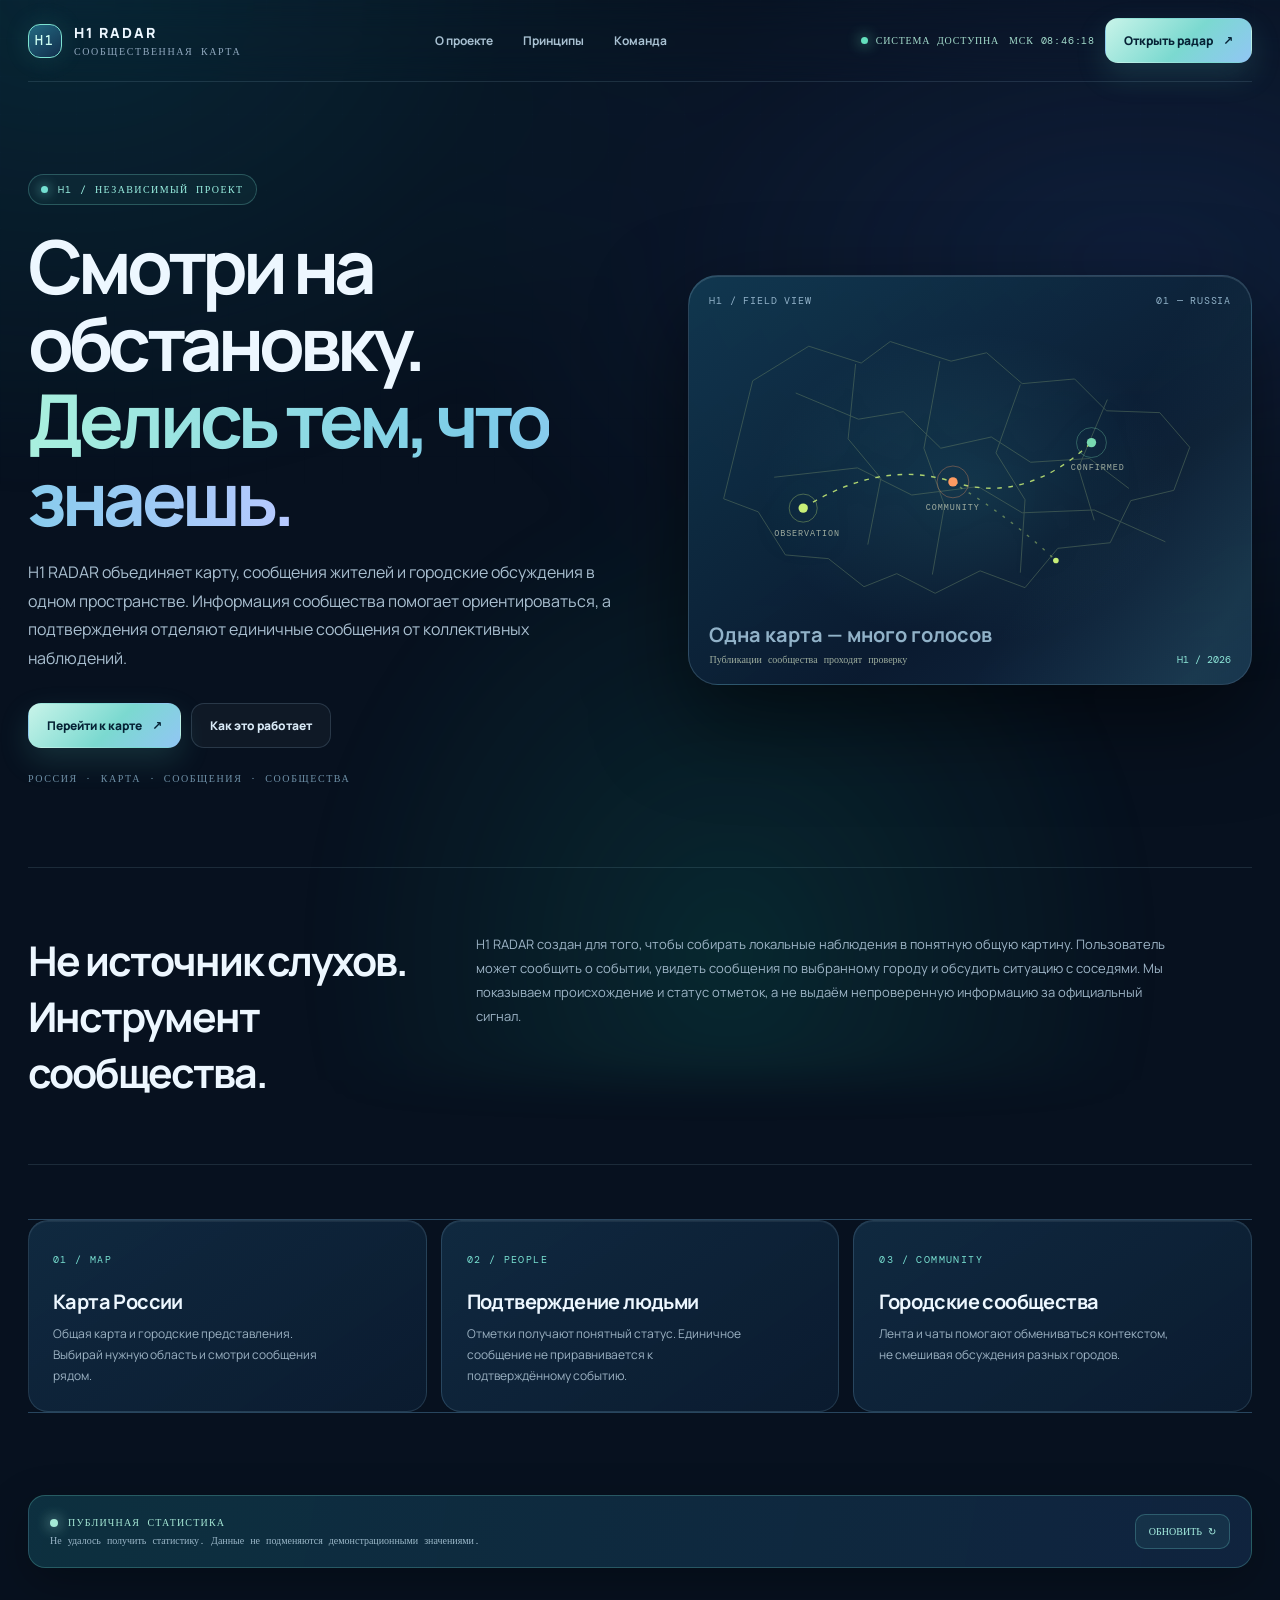
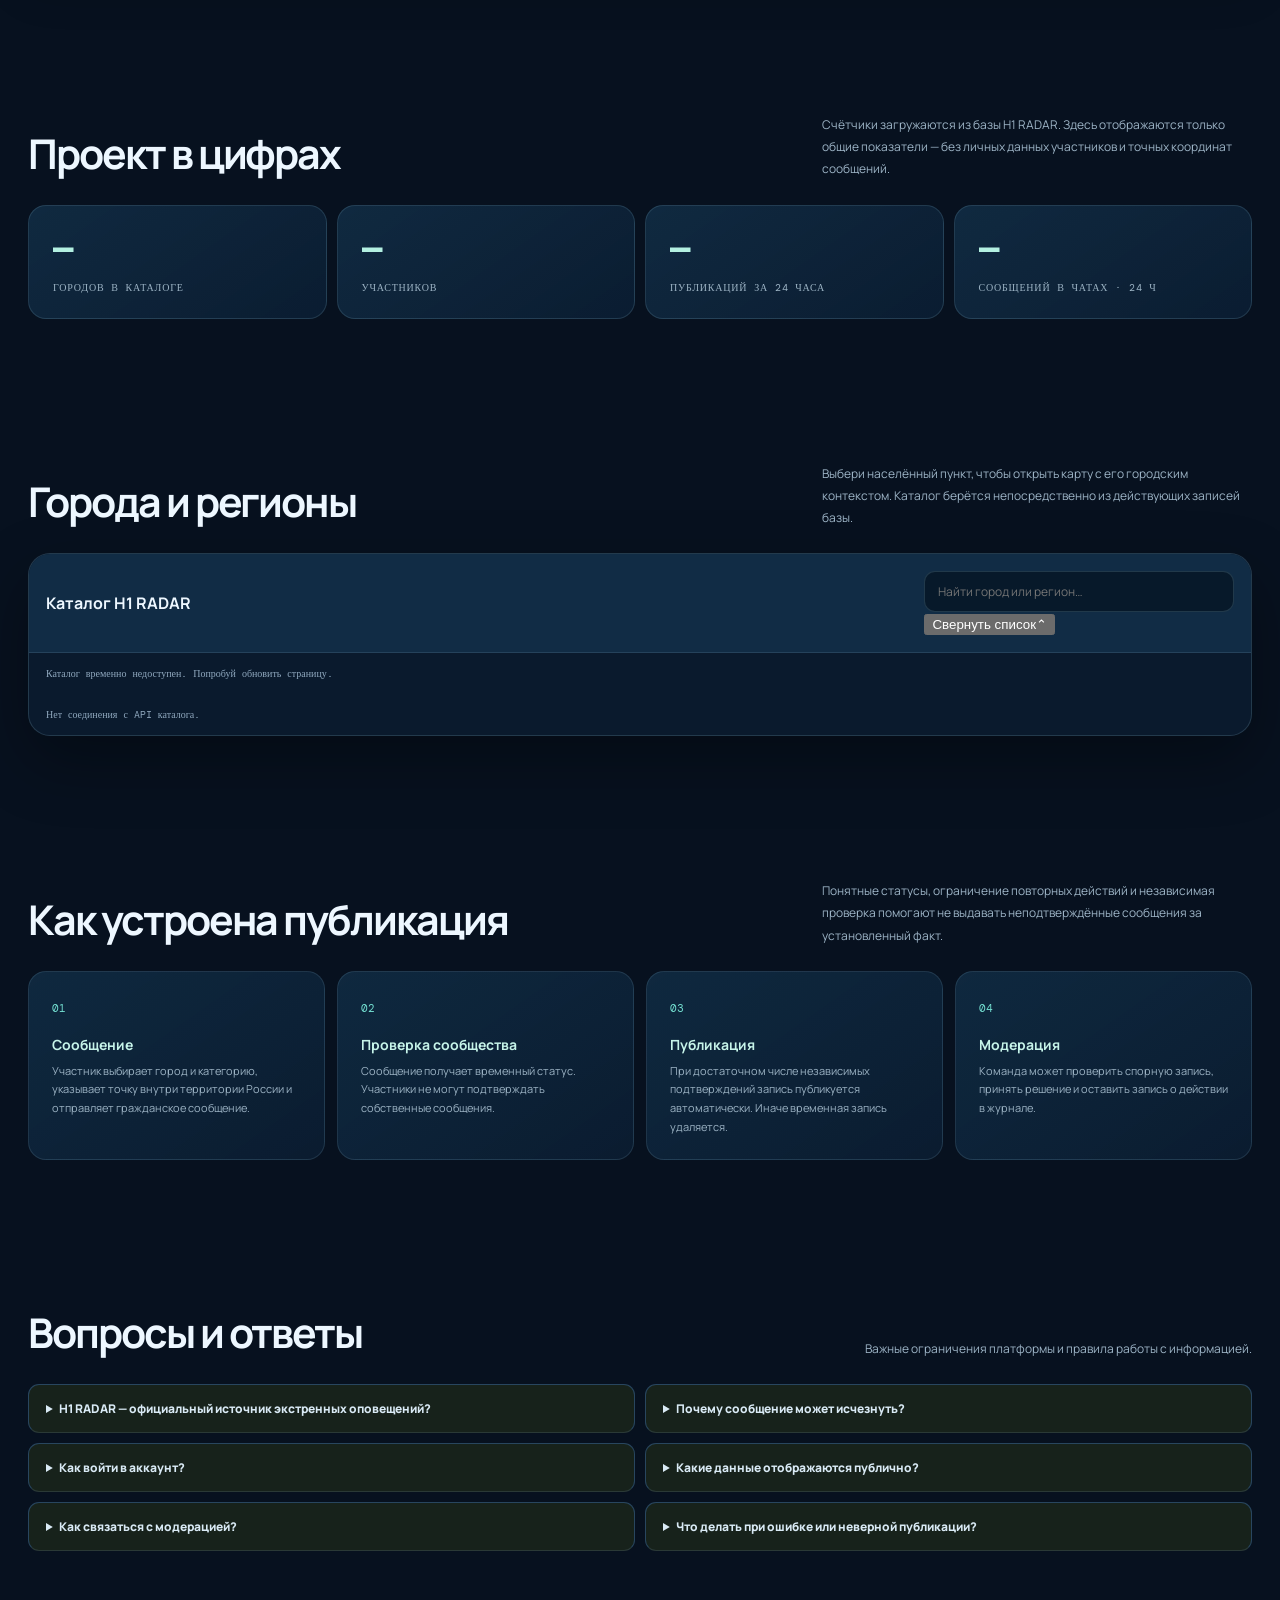
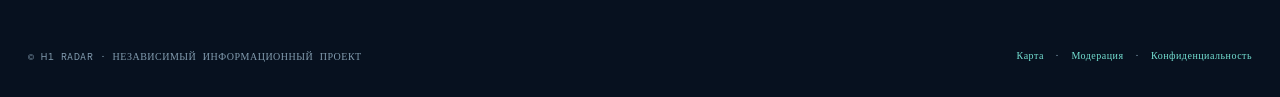
==== static/home.html @ 1ad6e6dd "Polish directory collapse controls" ====
<!doctype html>
<html lang="ru">
<head>
<meta charset="utf-8"><meta name="viewport" content="width=device-width,initial-scale=1,viewport-fit=cover">
<meta name="theme-color" content="#101713"><meta name="description" content="H1 RADAR — независимая карта гражданских сообщений по городам России.">
<title>H1 RADAR — ориентир по сообщениям сообщества</title>
<link rel="preconnect" href="https://fonts.googleapis.com"><link rel="preconnect" href="https://fonts.gstatic.com" crossorigin>
<link href="https://fonts.googleapis.com/css2?family=DM+Mono:wght@400;500&family=Manrope:wght@400;500;600;700;800&display=swap" rel="stylesheet">
<style>
:root{color-scheme:dark;--bg:#101713;--surface:#18221c;--surface2:#202d25;--line:#34453a;--ink:#f0f2e9;--muted:#9eac9f;--acid:#c8ef78;--orange:#ff9b62;--mint:#78d8b0}
*{box-sizing:border-box}html{scroll-behavior:smooth}body{margin:0;background:var(--bg);color:var(--ink);font-family:Manrope,system-ui,sans-serif;overflow-x:hidden}
body:before{content:"";position:fixed;inset:0;pointer-events:none;opacity:.18;background-image:linear-gradient(#b7d5ad0b 1px,transparent 1px),linear-gradient(90deg,#b7d5ad0b 1px,transparent 1px);background-size:42px 42px;mask-image:linear-gradient(to bottom,#000,transparent 80%)}
a{color:inherit;text-decoration:none}.shell{width:min(1240px,calc(100% - 48px));margin:auto}
header{height:78px;display:flex;align-items:center;justify-content:space-between;border-bottom:1px solid #34453a;position:relative;z-index:2}
.brand{display:flex;align-items:center;gap:12px;font-weight:800;letter-spacing:.12em;font-size:14px}.symbol{width:34px;height:34px;border:1px solid var(--acid);border-radius:10px;display:grid;place-items:center;color:var(--acid);font:500 13px 'DM Mono';transform:rotate(-4deg)}.brand small{display:block;color:var(--muted);font:10px 'DM Mono';letter-spacing:.16em;margin-top:3px}
nav{display:flex;align-items:center;gap:28px;color:#b8c4b9;font-size:12px;font-weight:700}nav a:hover{color:var(--acid)}
.header-actions{display:flex;align-items:center;gap:10px}.status{font:10px 'DM Mono';color:var(--mint);letter-spacing:.08em;display:flex;align-items:center;gap:8px}.status i{width:7px;height:7px;background:var(--mint);border-radius:50%;box-shadow:0 0 12px #78d8b0}
.button{display:inline-flex;align-items:center;justify-content:center;gap:10px;padding:13px 18px;border-radius:9px;font-size:12px;font-weight:800;transition:.18s;border:1px solid transparent}.button:hover{transform:translateY(-2px)}.primary{background:var(--acid);color:#182018}.secondary{border-color:#536455;color:var(--ink);background:#18221c}
.hero{display:grid;grid-template-columns:1.03fr .97fr;gap:54px;align-items:center;padding:88px 0 82px;min-height:600px}.eyebrow{font:11px 'DM Mono';color:var(--acid);letter-spacing:.18em;text-transform:uppercase;display:flex;align-items:center;gap:10px}.eyebrow:before{content:"";width:25px;height:1px;background:var(--acid)}
h1{font-size:clamp(42px,5.7vw,76px);line-height:1.02;letter-spacing:-.065em;margin:22px 0 22px;font-weight:700;max-width:650px}h1 em{font-style:normal;color:var(--acid)}.lead{max-width:510px;color:#aebbb0;font-size:15px;line-height:1.85}.hero-actions{display:flex;gap:10px;flex-wrap:wrap;margin-top:30px}.micro{font:10px 'DM Mono';color:#7f9183;margin-top:24px;letter-spacing:.04em}
.visual{position:relative;min-height:390px;border:1px solid #405344;border-radius:18px;background:linear-gradient(145deg,#1d2b22,#111a15 72%);overflow:hidden;box-shadow:0 30px 90px #0005}.visual:before{content:"";position:absolute;inset:0;background:radial-gradient(ellipse at 55% 45%,#8ab76d18,transparent 55%),repeating-linear-gradient(0deg,transparent 0 38px,#b2d4a10b 39px),repeating-linear-gradient(90deg,transparent 0 38px,#b2d4a10b 39px)}
.visual svg{position:absolute;inset:0;width:100%;height:100%}.visual-top{position:absolute;top:18px;left:20px;right:20px;display:flex;justify-content:space-between;font:10px 'DM Mono';color:#9eae9f;letter-spacing:.08em}.visual-bottom{position:absolute;bottom:18px;left:20px;right:20px;display:flex;justify-content:space-between;align-items:end}.visual-bottom strong{font-size:20px}.visual-bottom small{display:block;color:#9eae9f;font:10px 'DM Mono';margin-top:5px}.coord{font:10px 'DM Mono';color:var(--acid)}
.sectionline{border-top:1px solid var(--line);display:grid;grid-template-columns:1fr 2fr;gap:40px;padding:26px 0 70px}.sectionline h2{font-size:27px;letter-spacing:-.04em;margin:0}.sectionline p{color:#aebbb0;line-height:1.8;font-size:13px;max-width:690px;margin:0}
.features{display:grid;grid-template-columns:repeat(3,1fr);gap:0;border-top:1px solid var(--line);border-bottom:1px solid var(--line);margin-bottom:76px}.feature{padding:25px 25px 28px 0;min-height:175px}.feature+.feature{border-left:1px solid var(--line);padding-left:25px}.feature b{font:11px 'DM Mono';color:var(--acid)}.feature h3{font-size:16px;margin:20px 0 8px}.feature p{font-size:12px;color:#9eac9f;line-height:1.7;margin:0;max-width:290px}
.bottom{display:flex;align-items:center;justify-content:space-between;gap:20px;padding:26px 0 34px;color:#829185;font:10px 'DM Mono';letter-spacing:.05em}.bottom a{color:var(--acid)}
@media(max-width:850px){.shell{width:min(100% - 32px,620px)}header{height:68px}nav,.status{display:none}.hero{grid-template-columns:1fr;gap:34px;padding:62px 0 52px;min-height:0}.visual{min-height:320px}.sectionline{grid-template-columns:1fr;gap:14px;padding-bottom:42px}.features{grid-template-columns:1fr;margin-bottom:40px}.feature,.feature+.feature{border-left:0;border-bottom:1px solid var(--line);padding:22px 0;min-height:0}.feature:last-child{border-bottom:0}.bottom{align-items:flex-start;flex-direction:column}.header-actions .button{padding:10px 12px}}
@media(prefers-reduced-motion:reduce){html{scroll-behavior:auto}*{transition:none!important}}

/* Product overview and live public directory */
.livebar{display:flex;align-items:center;justify-content:space-between;gap:16px;border:1px solid var(--line);border-radius:13px;padding:16px 18px;margin:0 0 74px;background:#18221caa}
.livebar .signal{display:flex;align-items:center;gap:10px;font:10px 'DM Mono';color:var(--mint);letter-spacing:.12em}.livebar .signal i{width:8px;height:8px;border-radius:50%;background:var(--mint);box-shadow:0 0 14px var(--mint)}
.livebar small{display:block;color:var(--muted);font:10px 'DM Mono';margin-top:5px}.livebar button{background:transparent;border:1px solid var(--line);color:var(--acid);padding:9px 12px;border-radius:8px;font:10px 'DM Mono';cursor:pointer}
.data-section{padding:0 0 76px}.section-head{display:flex;align-items:end;justify-content:space-between;gap:20px;margin-bottom:24px}.section-head h2{font-size:clamp(25px,3vw,36px);letter-spacing:-.05em;margin:0}.section-head p{max-width:430px;color:var(--muted);font-size:12px;line-height:1.7;margin:0}
.stats-grid{display:grid;grid-template-columns:repeat(4,1fr);gap:10px}.metric{padding:20px;border:1px solid var(--line);border-radius:12px;background:linear-gradient(145deg,#1b2a20,#151f19)}.metric b{display:block;font:clamp(25px,3vw,35px) 'DM Mono';color:var(--acid);letter-spacing:-.07em}.metric span{display:block;margin-top:9px;color:var(--muted);font:10px 'DM Mono';letter-spacing:.08em;text-transform:uppercase}
.city-directory{border:1px solid var(--line);border-radius:14px;overflow:hidden;background:#17221b}.directory-top{padding:17px;display:flex;align-items:center;justify-content:space-between;gap:12px;border-bottom:1px solid var(--line)}.directory-top input{width:min(360px,100%);background:#101913;border:1px solid var(--line);border-radius:8px;color:var(--ink);padding:11px 13px;font:12px Manrope;outline:none}.directory-top input:focus{border-color:var(--acid)}.city-list{display:grid;grid-template-columns:repeat(3,1fr)}.city-item{padding:14px 17px;border-bottom:1px solid #34453a88;display:flex;justify-content:space-between;gap:10px;font-size:12px}.city-item small{color:var(--muted);font-size:10px}.city-item a{color:var(--acid)}.city-item:hover{background:#ffffff08}.directory-foot{padding:14px 17px;color:var(--muted);font:10px 'DM Mono'}
.workflow{display:grid;grid-template-columns:repeat(4,1fr);gap:10px;counter-reset:steps}.step{border-top:1px solid var(--acid);padding:17px 10px 10px 0}.step:before{counter-increment:steps;content:'0' counter(steps);font:11px 'DM Mono';color:var(--acid)}.step h3{font-size:14px;margin:18px 0 8px}.step p{color:var(--muted);font-size:11px;line-height:1.75;margin:0}
.faq{display:grid;grid-template-columns:1fr 1fr;gap:10px}.faq details{border:1px solid var(--line);border-radius:11px;padding:15px 17px;background:#17221b}.faq summary{font-size:12px;font-weight:800;cursor:pointer}.faq p{color:var(--muted);font-size:11px;line-height:1.75;margin:12px 0 0}
@media(max-width:850px){.livebar{align-items:flex-start;flex-direction:column;margin-bottom:48px}.stats-grid{grid-template-columns:repeat(2,1fr)}.section-head{align-items:flex-start;flex-direction:column}.city-list{grid-template-columns:1fr 1fr}.workflow{grid-template-columns:1fr 1fr}.faq{grid-template-columns:1fr}}
@media(max-width:480px){.city-list{grid-template-columns:1fr}.metric{padding:15px}.workflow{grid-template-columns:1fr 1fr}}

/* H1 RADAR · новый фирменный визуальный слой */
:root{color-scheme:dark;--bg:#07111f;--surface:#0d2035;--surface2:#132b43;--line:#28465f;--ink:#edf7ff;--muted:#91a9bf;--acid:#74e0d2;--orange:#ffb978;--mint:#a6e9d6}
html{scroll-behavior:smooth;scroll-padding-top:90px}
body{background:#07111f;color:var(--ink);font-family:Manrope,system-ui,sans-serif}
body:before{opacity:.22;background-image:linear-gradient(#8fc7ee0c 1px,transparent 1px),linear-gradient(90deg,#8fc7ee0c 1px,transparent 1px);background-size:38px 38px;mask-image:linear-gradient(to bottom,#000,transparent 86%)}
body:after{content:"";position:fixed;inset:-20%;z-index:-1;pointer-events:none;background:radial-gradient(ellipse at 18% 14%,#0e7a8d33,transparent 32%),radial-gradient(ellipse at 78% 35%,#3155a833,transparent 36%),radial-gradient(ellipse at 55% 90%,#0e8c7930,transparent 30%);filter:blur(20px);animation:ambientDrift 18s ease-in-out infinite alternate}
.shell{width:min(1320px,calc(100% - 56px))}
header{height:82px;border-bottom-color:#a9d5ed22;backdrop-filter:blur(18px)}
.brand{letter-spacing:.14em}.symbol{border-radius:12px;transform:none;background:linear-gradient(145deg,#236b83,#122e4c);border-color:#7de2d1;box-shadow:0 0 26px #63dfd022;color:#cffff2}
nav{gap:30px;color:#a9c1d2}nav a{transition:color .2s}nav a:hover{color:#8ff1df}
.status{color:#a4dccc}.status i{background:#64dfbd;box-shadow:0 0 14px #64dfbd}
.button{border-radius:13px;transition:transform .2s,box-shadow .2s,border-color .2s}
.button:hover{transform:translateY(-2px)}
.button.primary{background:linear-gradient(135deg,#c8f4e9,#7bd9d0 55%,#91c6f4);color:#062235;box-shadow:0 12px 30px #58c9bb2b}
.button.secondary{background:#ffffff09;border-color:#a4cde52d;color:#d9eaf7}
.hero{padding:92px 0 82px;gap:62px;align-items:center}
.eyebrow{display:inline-flex;align-items:center;gap:10px;padding:8px 12px;border:1px solid #7be1d044;border-radius:999px;background:#63dfd00d;color:#9af1e2;font:10px 'DM Mono';letter-spacing:.14em}
.eyebrow:before{content:"";width:7px;height:7px;border-radius:50%;background:#74e0d2;box-shadow:0 0 12px #74e0d2}
.hero h1{font-size:clamp(42px,5.8vw,76px);line-height:1.04;letter-spacing:-.065em;margin:22px 0}
.hero h1 em{font-style:normal;background:linear-gradient(90deg,#a9f0de,#7ccce8 58%,#b7c9ff);background-clip:text;-webkit-background-clip:text;color:transparent}
.lead{max-width:630px;color:#a9bfd0;font-size:16px;line-height:1.8}
.micro{color:#6f91a8;letter-spacing:.16em}
.visual{min-height:410px;border:1px solid #a6d6e833;border-radius:30px;background:linear-gradient(145deg,#123d56d9,#0b1b31f0 65%,#142e4ad9);box-shadow:0 34px 90px #0008,inset 0 1px #ffffff20;overflow:hidden;position:relative;isolation:isolate}
.visual:before{content:"";position:absolute;inset:0;z-index:-1;background:radial-gradient(ellipse at 50% 52%,#3f9caa2b,transparent 52%),linear-gradient(120deg,transparent 35%,#72d9d51a 50%,transparent 65%);background-size:auto,220% 100%;animation:scanSheen 8s linear infinite}
.visual-top,.visual-bottom{color:#91b2c8}.visual-top{border-bottom-color:#a9d5ed20}.visual-bottom{border-top-color:#a9d5ed20}
.visual svg{width:100%;height:auto;filter:drop-shadow(0 0 18px #4bb8b31b)}
.visual svg circle{transform-box:fill-box;transform-origin:center;animation:nodePulse 3s ease-in-out infinite}.visual svg circle:nth-of-type(2n){animation-delay:1s}
.coord{color:#8ee7d9}
.sectionline{padding:64px 0;border-top:1px solid #a6d6e822;border-bottom:1px solid #a6d6e822;gap:60px}
.sectionline h2,.section-head h2{font-size:clamp(28px,3.2vw,42px);letter-spacing:-.05em}
.sectionline p,.section-head p{color:#9db4c6;line-height:1.85}
.features{gap:14px;margin:54px 0 82px}
.feature{padding:25px 24px;border:1px solid #a5d4e626;border-radius:20px;background:linear-gradient(145deg,#14324cbd,#0b1d32db);box-shadow:inset 0 1px #ffffff10;transition:transform .22s,border-color .22s,background .22s}
.feature:hover{transform:translateY(-5px);border-color:#76dccc70;background:linear-gradient(145deg,#19425abd,#0c223adb)}
.feature b{color:#78e0d1;font:10px 'DM Mono';letter-spacing:.14em}.feature h3{font-size:20px;letter-spacing:-.03em}
.feature p{color:#9db3c4;line-height:1.75}
.livebar{padding:18px 21px;border:1px solid #6dd6c744;border-radius:17px;background:linear-gradient(100deg,#103b4bbd,#112744d9);box-shadow:0 15px 45px #0004}
.signal{color:#9aefdf}.signal i{background:#69dfbd;box-shadow:0 0 14px #69dfbd}
.livebar small{color:#9bb8c9}
.livebar button{border:1px solid #73d9d044;border-radius:10px;background:#65daca14;color:#aaf2e4;padding:10px 13px;cursor:pointer}
.data-section{padding:72px 0}
.metric{border:1px solid #a3d3e626;border-radius:18px;background:linear-gradient(145deg,#14334dbb,#0b1e33e8);padding:24px}
.metric b{color:#b3f0e1;font:700 32px 'DM Mono'}
.metric span{color:#9db4c5}
.city-directory{border:1px solid #a3d3e62b;border-radius:22px;background:#0b1d31d9;overflow:hidden;box-shadow:0 25px 65px #0005}
.directory-top{background:#112c45;border-bottom-color:#a3d3e622}.directory-actions button{transition:background .2s,border-color .2s}.directory-actions button:hover{background:#63dfd020;border-color:#63dfd0}
.directory-top input{background:#07192a;border-color:#9dcde32c;color:#eaf7ff;border-radius:11px}
.city-item{border-bottom-color:#a3d3e617;transition:background .18s,padding .18s}.city-item:hover{background:#64d9ce12;padding-left:20px}
.city-item small{color:#83a4b9}
.workflow{gap:12px}
.step{border:1px solid #a3d3e622;border-radius:18px;background:linear-gradient(145deg,#13334db5,#0b1e33d9);padding:23px}
.step h3{color:#c6f4e9}.step p{color:#9db4c5;line-height:1.7}
.faq details{border-bottom-color:#a3d3e622}.faq summary{color:#d9eaf5}.faq p{color:#9db4c5}
.bottom{border-top-color:#a3d3e622;color:#829caf}
@keyframes ambientDrift{from{transform:translate3d(-2%,0,0) scale(1)}to{transform:translate3d(2%,2%,0) scale(1.06)}}
@keyframes scanSheen{from{background-position:0 0,100% 0}to{background-position:0 0,-120% 0}}
@keyframes nodePulse{0%,100%{opacity:.75;scale:1}50%{opacity:1;scale:1.12}}
@media(max-width:900px){.hero{padding:60px 0;gap:35px}.visual{min-height:320px}.sectionline{gap:25px}}
@media(max-width:650px){.shell{width:calc(100% - 32px)}header{height:auto;min-height:72px;flex-wrap:wrap;padding:12px 0;gap:12px}nav{order:3;width:100%;justify-content:space-between;gap:10px;font-size:10px}.header-actions{gap:8px}.status{display:none}.hero{padding:48px 0 55px}.hero h1{font-size:clamp(38px,11vw,56px)}.lead{font-size:14px}.visual{min-height:260px;border-radius:22px}.sectionline{display:block;padding:42px 0}.features{grid-template-columns:1fr;margin:35px 0 50px}.data-section{padding:48px 0}.stats-grid{grid-template-columns:1fr 1fr}.metric{padding:17px}.metric b{font-size:26px}.livebar{gap:12px}.bottom{gap:14px;flex-direction:column;align-items:flex-start}}
@media(prefers-reduced-motion:reduce){*,*:before,*:after{animation:none!important;transition:none!important;scroll-behavior:auto!important}}
</style></head>
<body><div class="shell">
<header><a class="brand" href="/"><span class="symbol">H1</span><span>H1 RADAR<small>СООБЩЕСТВЕННАЯ КАРТА</small></span></a>
<nav><a href="#about">О проекте</a><a href="#principles">Принципы</a><a href="https://moder.h1radar.relaxdev.ru/">Команда</a></nav>
<div class="header-actions"><span class="status"><i></i> СИСТЕМА ДОСТУПНА</span><span id="homeMoscowClock" class="status moscow-home">МСК --:--:--</span><a class="button primary" href="https://map.h1radar.relaxdev.ru/">Открыть радар <span>↗</span></a></div></header>
<main>
<section class="hero"><div><div class="eyebrow">H1 / независимый проект</div><h1>Смотри на обстановку.<br><em>Делись тем, что знаешь.</em></h1><p class="lead">H1 RADAR объединяет карту, сообщения жителей и городские обсуждения в одном пространстве. Информация сообщества помогает ориентироваться, а подтверждения отделяют единичные сообщения от коллективных наблюдений.</p><div class="hero-actions"><a class="button primary" href="https://map.h1radar.relaxdev.ru/">Перейти к карте <span>↗</span></a><a class="button secondary" href="#about">Как это работает</a></div><div class="micro">РОССИЯ · КАРТА · СООБЩЕНИЯ · СООБЩЕСТВА</div></div>
<div class="visual" aria-label="Абстрактная схема карты H1 RADAR"><div class="visual-top"><span>H1 / FIELD VIEW</span><span>01 — RUSSIA</span></div>
<svg viewBox="0 0 600 420" preserveAspectRatio="xMidYMid meet" aria-hidden="true"><g fill="none" stroke="#607b63" stroke-width="1" opacity=".55"><path d="M68 112l60-37 56 18 31-23 65 21 38-9 38 33 56-5 34 34 57 2 32 37-17 46-46 11-22 45-56 6-35 42-48-18-48 24-41-21-35 14-38-30-46-4-29-46-37-14z"/><path d="M114 125l67 28 48-8 40 39 54-12 42 27 63-4 42 32M178 94l-8 80 35 42-14 71M268 91l-17 93 22 61-13 74M354 116l-26 73 31 50-5 78M447 132l-31 73 17 56M91 215l89-10 58 29 71-9 47 28 77-3 76 34"/></g><g fill="none" stroke="#c8ef78" stroke-width="1.5" opacity=".85"><path d="M122 248Q206 195 282 220T430 178" stroke-dasharray="5 7"/><path d="M280 220Q340 255 392 304" stroke-dasharray="3 8" opacity=".5"/></g><g><circle cx="122" cy="248" r="5" fill="#c8ef78"/><circle cx="122" cy="248" r="15" fill="none" stroke="#c8ef78" opacity=".35"/><circle cx="282" cy="220" r="5" fill="#ff9b62"/><circle cx="282" cy="220" r="17" fill="none" stroke="#ff9b62" opacity=".35"/><circle cx="430" cy="178" r="5" fill="#78d8b0"/><circle cx="430" cy="178" r="16" fill="none" stroke="#78d8b0" opacity=".35"/><circle cx="392" cy="304" r="3" fill="#c8ef78"/></g><g fill="#9eac9f" font-family="monospace" font-size="9" letter-spacing="1"><text x="91" y="278">OBSERVATION</text><text x="253" y="250">COMMUNITY</text><text x="408" y="207">CONFIRMED</text></g></svg>
<div class="visual-bottom"><div><strong>Одна карта — много голосов</strong><small>Публикации сообщества проходят проверку</small></div><span class="coord">H1 / 2026</span></div></div></section>
<section class="sectionline" id="about"><h2>Не источник слухов.<br>Инструмент сообщества.</h2><p>H1 RADAR создан для того, чтобы собирать локальные наблюдения в понятную общую картину. Пользователь может сообщить о событии, увидеть сообщения по выбранному городу и обсудить ситуацию с соседями. Мы показываем происхождение и статус отметок, а не выдаём непроверенную информацию за официальный сигнал.</p></section>
<section class="features" id="principles"><article class="feature"><b>01 / MAP</b><h3>Карта России</h3><p>Общая карта и городские представления. Выбирай нужную область и смотри сообщения рядом.</p></article><article class="feature"><b>02 / PEOPLE</b><h3>Подтверждение людьми</h3><p>Отметки получают понятный статус. Единичное сообщение не приравнивается к подтверждённому событию.</p></article><article class="feature"><b>03 / COMMUNITY</b><h3>Городские сообщества</h3><p>Лента и чаты помогают обмениваться контекстом, не смешивая обсуждения разных городов.</p></article></section>

<section class="livebar" aria-live="polite"><div><div class="signal"><i></i> ПУБЛИЧНАЯ СТАТИСТИКА</div><small id="statsUpdated">Загружаем актуальные агрегированные данные…</small></div><button id="statsRefresh" type="button">ОБНОВИТЬ ↻</button></section>
<section class="data-section" id="numbers"><div class="section-head"><h2>Проект в цифрах</h2><p>Счётчики загружаются из базы H1 RADAR. Здесь отображаются только общие показатели — без личных данных участников и точных координат сообщений.</p></div><div class="stats-grid">
<div class="metric"><b id="statCities">—</b><span>Городов в каталоге</span></div><div class="metric"><b id="statMembers">—</b><span>Участников</span></div><div class="metric"><b id="statReports">—</b><span>Публикаций за 24 часа</span></div><div class="metric"><b id="statChats">—</b><span>Сообщений в чатах · 24 ч</span></div></div></section>
<section class="data-section" id="cities"><div class="section-head"><h2>Города и регионы</h2><p>Выбери населённый пункт, чтобы открыть карту с его городским контекстом. Каталог берётся непосредственно из действующих записей базы.</p></div><div class="city-directory"><div class="directory-top"><strong>Каталог H1 RADAR</strong><div class="directory-actions"><input id="cityFilter" type="search" placeholder="Найти город или регион…" autocomplete="off" aria-label="Поиск города"><button id="cityListToggle" type="button" aria-expanded="true">Свернуть список⌃</button></div></div><div class="city-list" id="cityDirectory"><div class="directory-foot">Загружаем каталог городов…</div></div><div class="directory-foot" id="cityCount">Подключение к каталогу…</div></div></section>
<section class="data-section" id="how"><div class="section-head"><h2>Как устроена публикация</h2><p>Понятные статусы, ограничение повторных действий и независимая проверка помогают не выдавать неподтверждённые сообщения за установленный факт.</p></div><div class="workflow">
<article class="step"><h3>Сообщение</h3><p>Участник выбирает город и категорию, указывает точку внутри территории России и отправляет гражданское сообщение.</p></article>
<article class="step"><h3>Проверка сообщества</h3><p>Сообщение получает временный статус. Участники не могут подтверждать собственные сообщения.</p></article>
<article class="step"><h3>Публикация</h3><p>При достаточном числе независимых подтверждений запись публикуется автоматически. Иначе временная запись удаляется.</p></article>
<article class="step"><h3>Модерация</h3><p>Команда может проверить спорную запись, принять решение и оставить запись о действии в журнале.</p></article></div></section>
<section class="data-section" id="faq"><div class="section-head"><h2>Вопросы и ответы</h2><p>Важные ограничения платформы и правила работы с информацией.</p></div><div class="faq">
<details><summary>H1 RADAR — официальный источник экстренных оповещений?</summary><p>Нет. Это гражданская информационная платформа. Она не заменяет сообщения МЧС, региональных властей и экстренных служб. В опасной ситуации следуй официальным инструкциям.</p></details>
<details><summary>Почему сообщение может исчезнуть?</summary><p>Новая отметка временно видна сообществу. Если в установленное время не набирается нужное количество независимых подтверждений, она удаляется автоматически.</p></details>
<details><summary>Как войти в аккаунт?</summary><p>Открой карту и выбери вход через Telegram. Бот выдаст одноразовую ссылку, которая связывает браузерную сессию с твоим Telegram-аккаунтом.</p></details>
<details><summary>Какие данные отображаются публично?</summary><p>Публичная статистика агрегирована. Не публикуй персональные данные, адреса проживания, сведения о военных объектах, перемещениях или другую чувствительную информацию.</p></details>
<details><summary>Как связаться с модерацией?</summary><p>Открой раздел «Команда» в панели модерации или используй предусмотренные интерфейсом обращения. Доступ к административным операциям защищён ролями.</p></details>
<details><summary>Что делать при ошибке или неверной публикации?</summary><p>Не распространяй неподтверждённые сведения. Сообщи команде через доступные каналы проекта и приложи только необходимый контекст без чувствительных данных.</p></details>
</div></section>
</main><footer class="bottom"><span>© H1 RADAR · НЕЗАВИСИМЫЙ ИНФОРМАЦИОННЫЙ ПРОЕКТ</span><span><a href="https://map.h1radar.relaxdev.ru/">Карта</a>　·　<a href="https://moder.h1radar.relaxdev.ru/">Модерация</a>　·　<a href="/privacy">Конфиденциальность</a></span></footer>
</div>
<script>
(()=>{const API='/api';const fmt=n=>new Intl.NumberFormat('ru-RU').format(Number(n)||0);const $=id=>document.getElementById(id);
async function loadStats(){const label=$('statsUpdated');try{const r=await fetch(API+'/public/overview',{cache:'no-store'});if(!r.ok)throw Error('HTTP '+r.status);const d=await r.json();$('statCities').textContent=fmt(d.cities);$('statMembers').textContent=fmt(d.members);$('statReports').textContent=fmt(d.published_24h);$('statChats').textContent=fmt(d.chat_24h);label.textContent='Обновлено '+new Intl.DateTimeFormat('ru-RU',{timeZone:'Europe/Moscow',day:'2-digit',month:'2-digit',hour:'2-digit',minute:'2-digit',second:'2-digit',hour12:false}).format(new Date(d.updated_at))+' МСК · онлайн сейчас: '+fmt(d.online); }catch(e){label.textContent='Не удалось получить статистику. Данные не подменяются демонстрационными значениями.';}}
let allCities=[];async function loadCities(){const box=$('cityDirectory'),count=$('cityCount');try{const r=await fetch(API+'/cities',{cache:'no-store'});if(!r.ok)throw Error('HTTP '+r.status);const d=await r.json();allCities=Array.isArray(d.cities)?d.cities:[];renderCities();}catch(e){box.innerHTML='<div class="directory-foot">Каталог временно недоступен. Попробуй обновить страницу.</div>';count.textContent='Нет соединения с API каталога.';}}
let citiesCollapsed=false;function renderCities(){const q=$('cityFilter').value.trim().toLocaleLowerCase('ru');const rows=allCities.filter(c=>(c.name+' '+(c.region||'')).toLocaleLowerCase('ru').includes(q));$('cityDirectory').hidden=citiesCollapsed;$('cityDirectory').innerHTML=rows.length?rows.map(c=>'<a class="city-item" href="https://map.h1radar.relaxdev.ru/?city='+encodeURIComponent(c.name)+'"><span>'+escapeHtml(c.name)+'<small>'+escapeHtml(c.region||'Россия')+'</small></span><span>↗</span></a>').join(''):'<div class="directory-foot">Ничего не найдено.</div>';$('cityCount').textContent='Показано '+fmt(rows.length)+' из '+fmt(allCities.length)+' населённых пунктов';}
function escapeHtml(s){return String(s??'').replace(/[&<>"']/g,c=>({'&':'&amp;','<':'&lt;','>':'&gt;','"':'&quot;',"'":'&#39;'}[c]));}
$('statsRefresh').addEventListener('click',loadStats);$('cityFilter').addEventListener('input',renderCities);$('cityListToggle').addEventListener('click',()=>{citiesCollapsed=!citiesCollapsed;$('cityDirectory').hidden=citiesCollapsed;$('cityListToggle').textContent=citiesCollapsed?'Развернуть список⌄':'Свернуть список⌃';$('cityListToggle').setAttribute('aria-expanded',String(!citiesCollapsed));});function clock(){const e=$('homeMoscowClock');if(e)e.textContent='МСК '+new Intl.DateTimeFormat('ru-RU',{timeZone:'Europe/Moscow',hour:'2-digit',minute:'2-digit',second:'2-digit',hour12:false}).format(new Date());}clock();setInterval(clock,1000);loadStats();loadCities();setInterval(()=>{if(!document.hidden)loadStats()},30000);setInterval(()=>{if(!document.hidden)loadCities()},120000);
})();
</script></body></html>
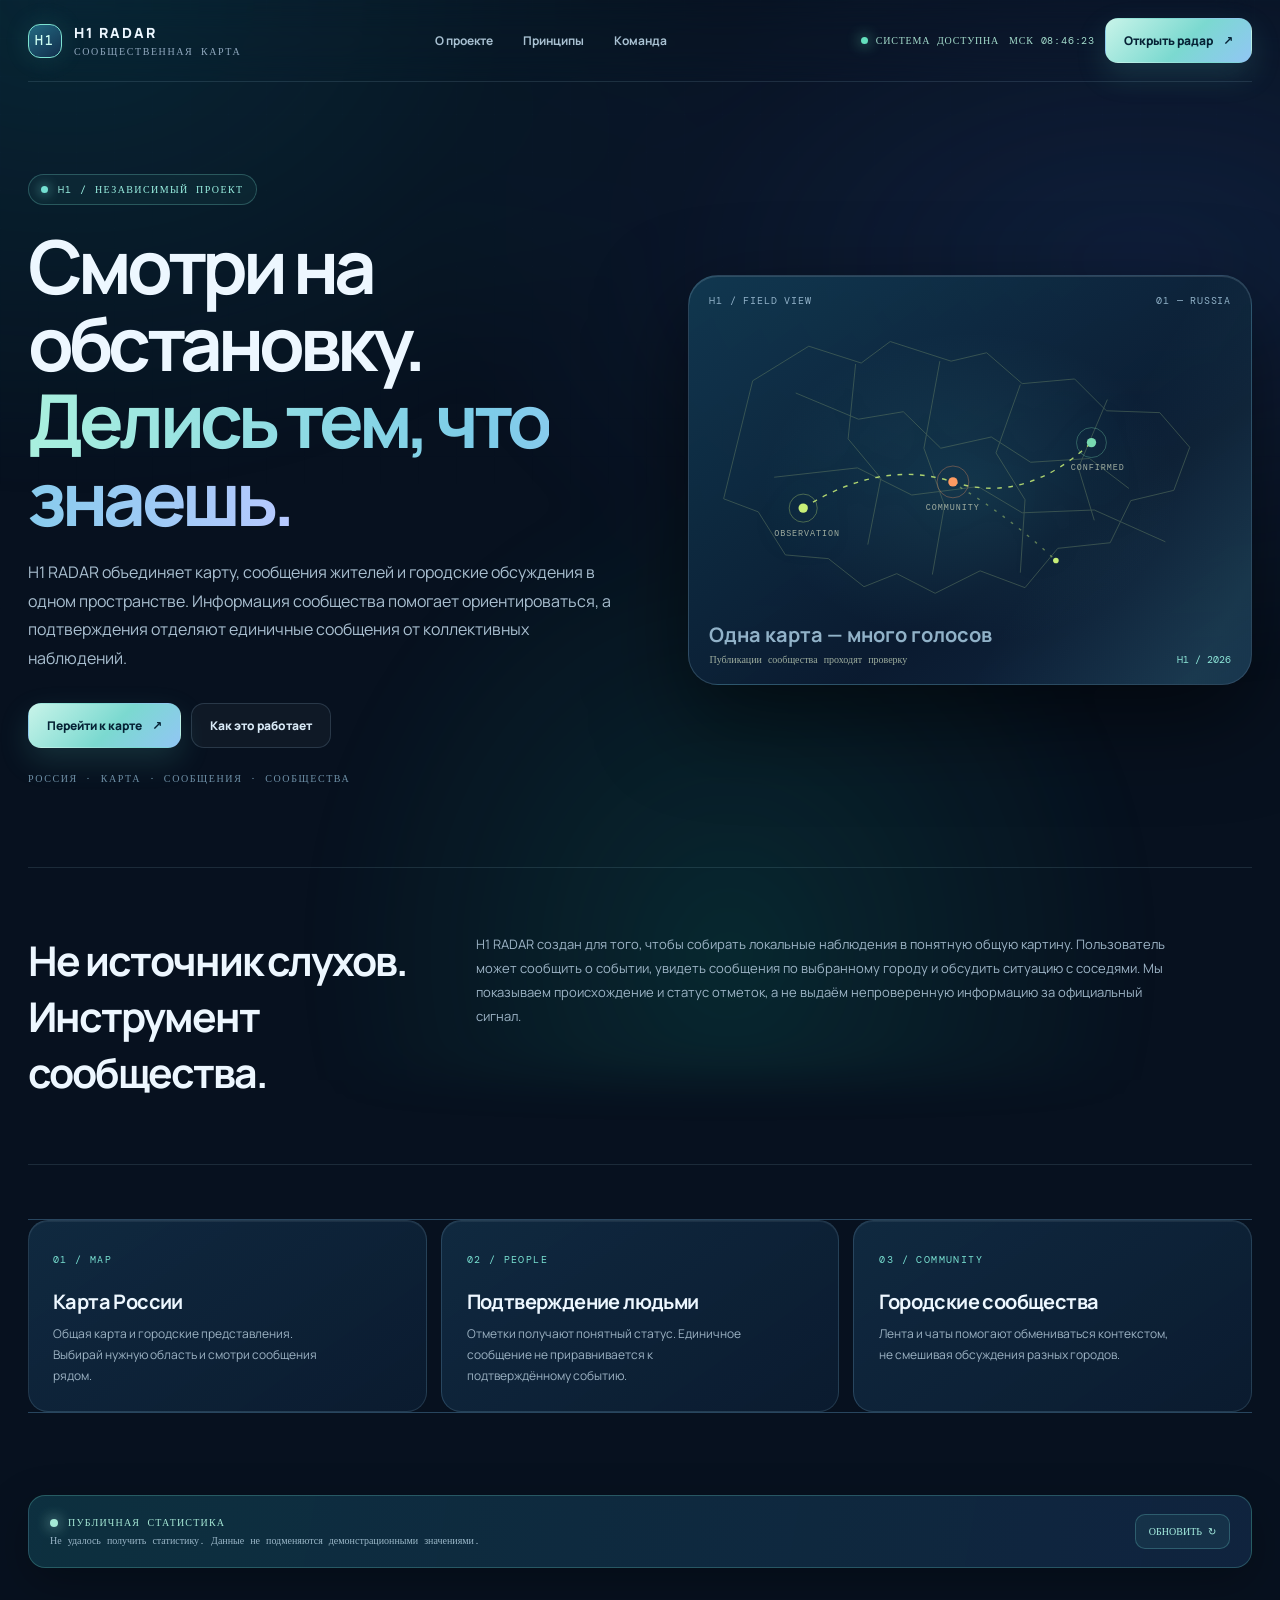
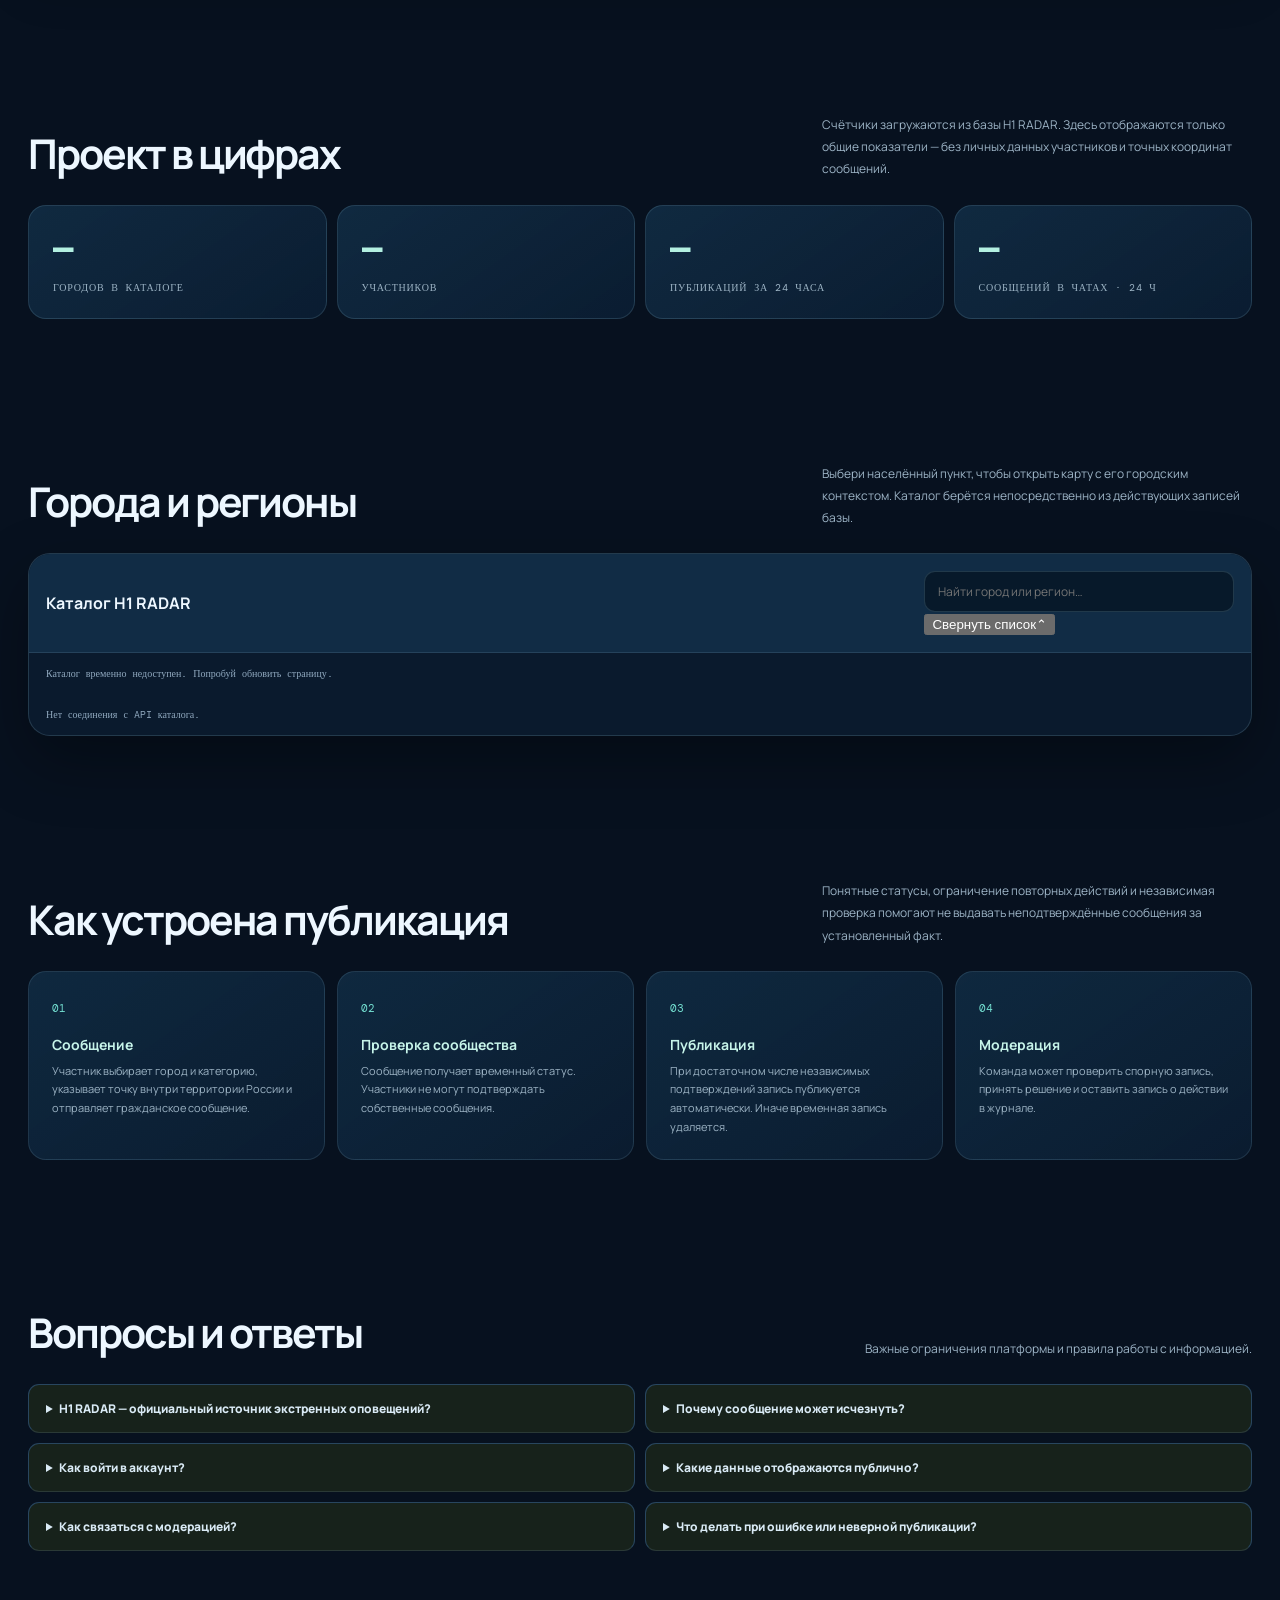
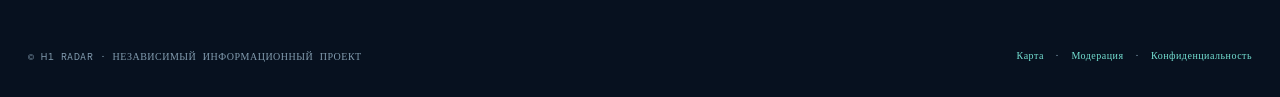
==== commit 24fc83a7: "Align landing page browser theme with H1 visual refresh" ====
--- a/static/home.html
+++ b/static/home.html
@@ -2,7 +2,7 @@
 <html lang="ru">
 <head>
 <meta charset="utf-8"><meta name="viewport" content="width=device-width,initial-scale=1,viewport-fit=cover">
-<meta name="theme-color" content="#101713"><meta name="description" content="H1 RADAR — независимая карта гражданских сообщений по городам России.">
+<meta name="theme-color" content="#07111f"><meta name="description" content="H1 RADAR — независимая карта гражданских сообщений по городам России.">
 <title>H1 RADAR — ориентир по сообщениям сообщества</title>
 <link rel="preconnect" href="https://fonts.googleapis.com"><link rel="preconnect" href="https://fonts.gstatic.com" crossorigin>
 <link href="https://fonts.googleapis.com/css2?family=DM+Mono:wght@400;500&family=Manrope:wght@400;500;600;700;800&display=swap" rel="stylesheet">
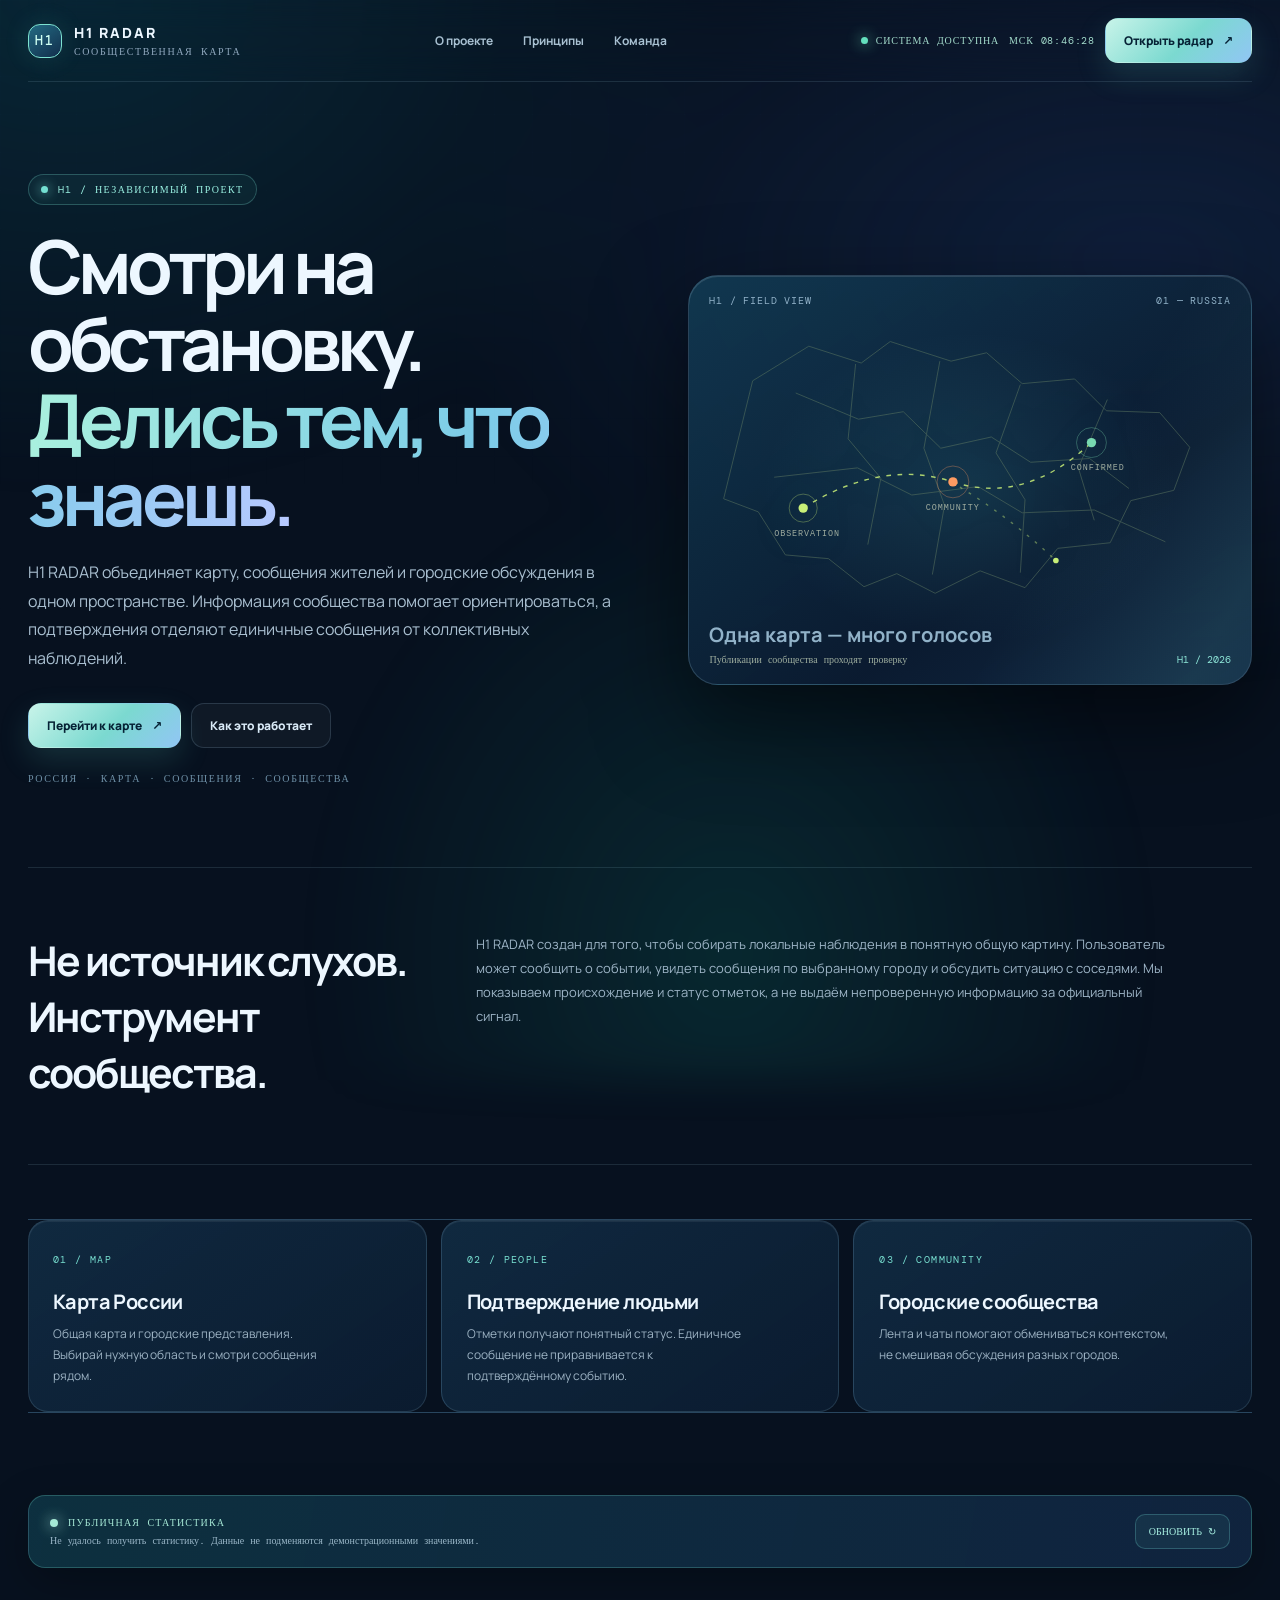
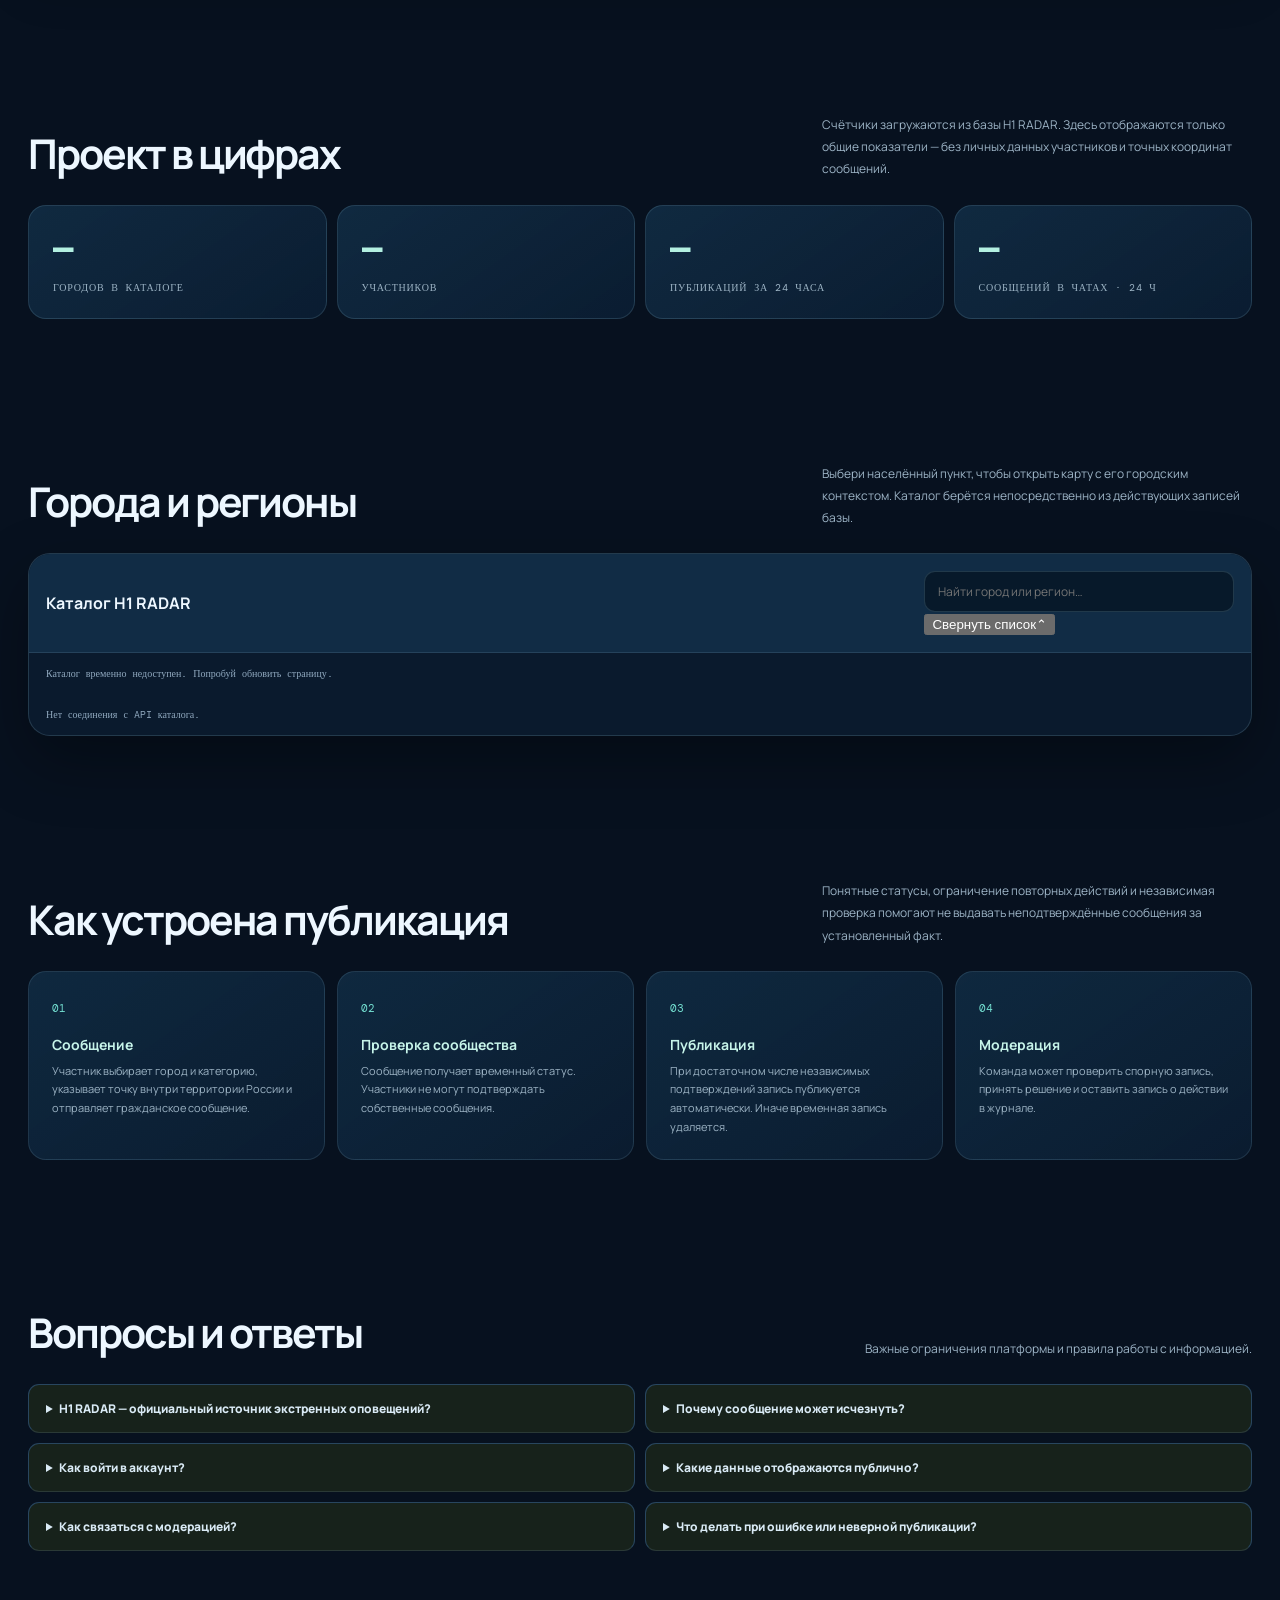
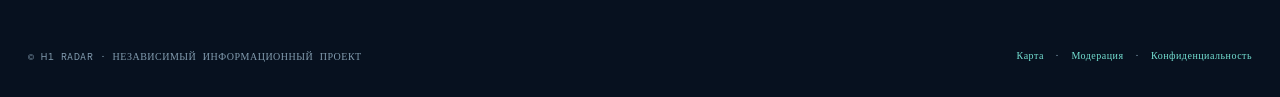
==== commit f97489bc: "Keep Moscow clock visible on compact landing layouts" ====
--- a/static/home.html
+++ b/static/home.html
@@ -96,7 +96,7 @@
 @keyframes scanSheen{from{background-position:0 0,100% 0}to{background-position:0 0,-120% 0}}
 @keyframes nodePulse{0%,100%{opacity:.75;scale:1}50%{opacity:1;scale:1.12}}
 @media(max-width:900px){.hero{padding:60px 0;gap:35px}.visual{min-height:320px}.sectionline{gap:25px}}
-@media(max-width:650px){.shell{width:calc(100% - 32px)}header{height:auto;min-height:72px;flex-wrap:wrap;padding:12px 0;gap:12px}nav{order:3;width:100%;justify-content:space-between;gap:10px;font-size:10px}.header-actions{gap:8px}.status{display:none}.hero{padding:48px 0 55px}.hero h1{font-size:clamp(38px,11vw,56px)}.lead{font-size:14px}.visual{min-height:260px;border-radius:22px}.sectionline{display:block;padding:42px 0}.features{grid-template-columns:1fr;margin:35px 0 50px}.data-section{padding:48px 0}.stats-grid{grid-template-columns:1fr 1fr}.metric{padding:17px}.metric b{font-size:26px}.livebar{gap:12px}.bottom{gap:14px;flex-direction:column;align-items:flex-start}}
+@media(max-width:650px){.shell{width:calc(100% - 32px)}header{height:auto;min-height:72px;flex-wrap:wrap;padding:12px 0;gap:12px}nav{order:3;width:100%;justify-content:space-between;gap:10px;font-size:10px}.header-actions{gap:8px}.header-actions .status:first-child{display:none}.moscow-home{display:inline-flex;font-size:8px}.hero{padding:48px 0 55px}.hero h1{font-size:clamp(38px,11vw,56px)}.lead{font-size:14px}.visual{min-height:260px;border-radius:22px}.sectionline{display:block;padding:42px 0}.features{grid-template-columns:1fr;margin:35px 0 50px}.data-section{padding:48px 0}.stats-grid{grid-template-columns:1fr 1fr}.metric{padding:17px}.metric b{font-size:26px}.livebar{gap:12px}.bottom{gap:14px;flex-direction:column;align-items:flex-start}}
 @media(prefers-reduced-motion:reduce){*,*:before,*:after{animation:none!important;transition:none!important;scroll-behavior:auto!important}}
 </style></head>
 <body><div class="shell">
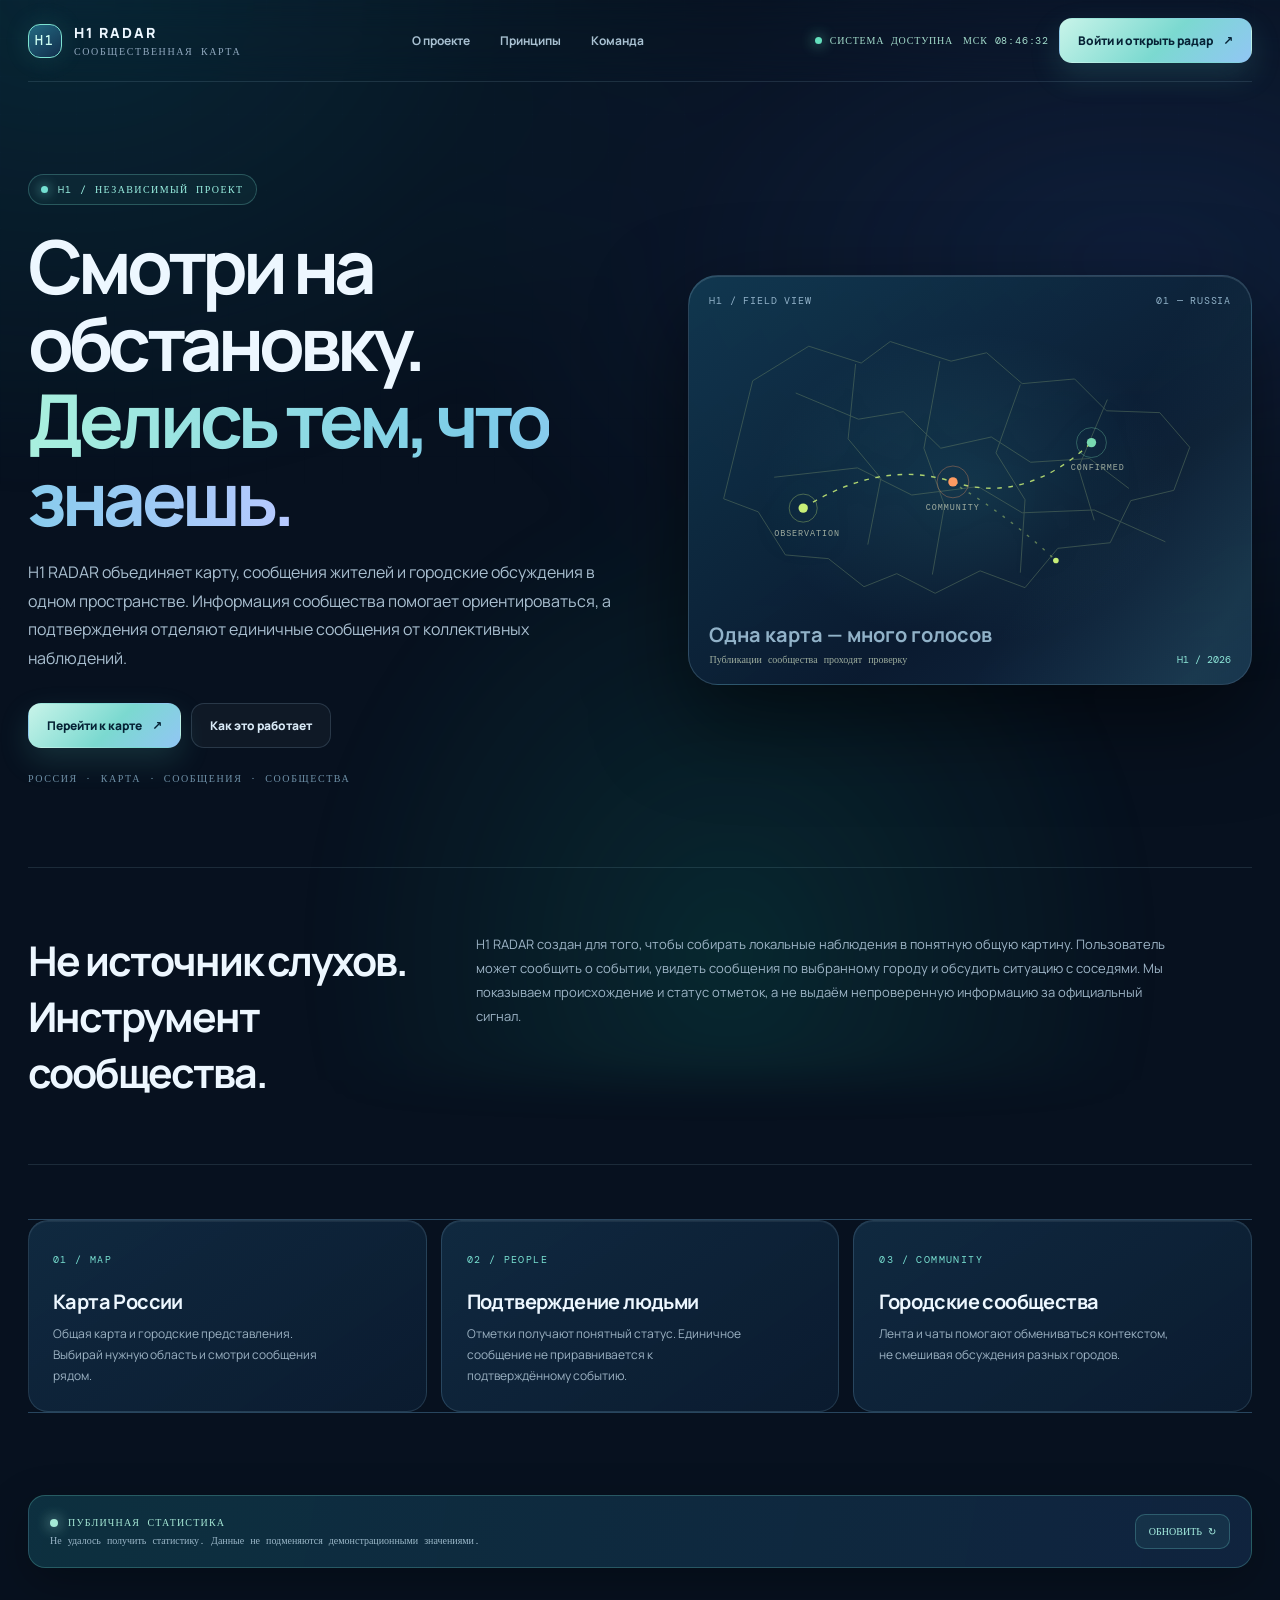
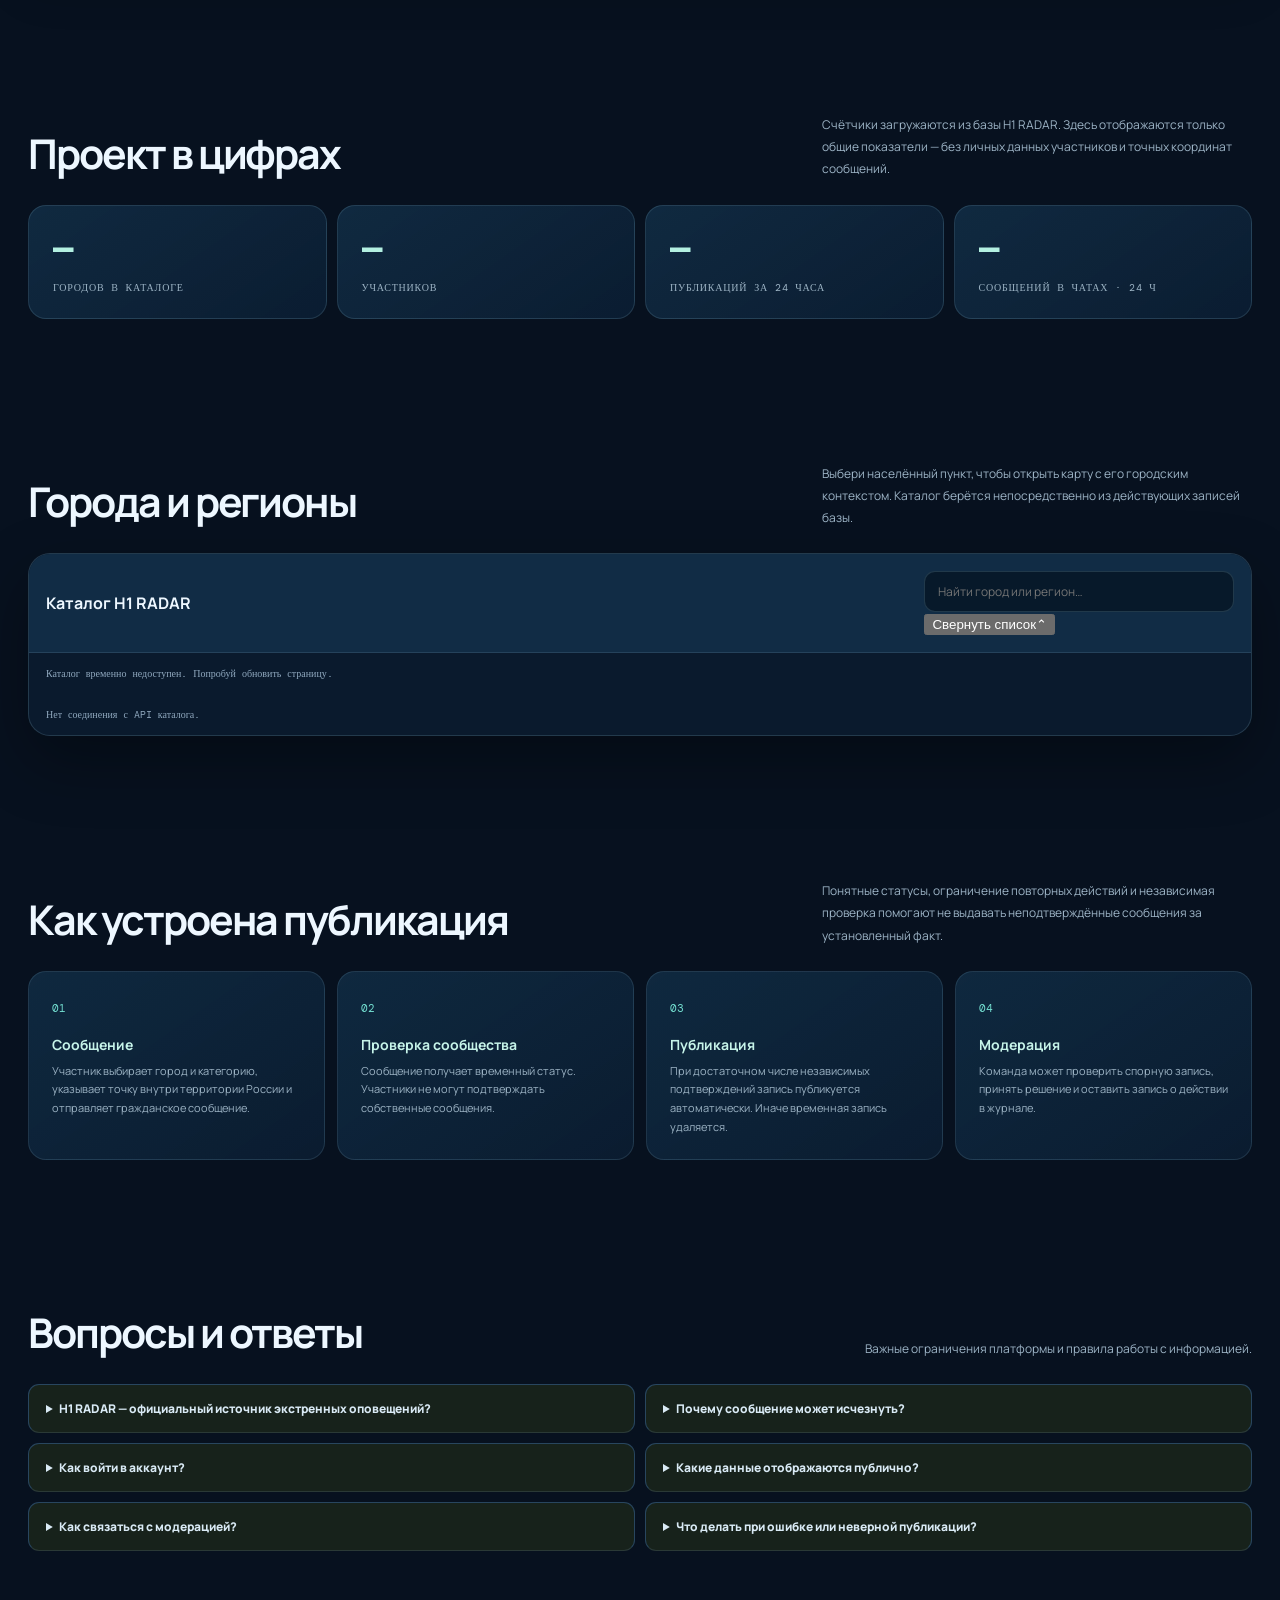
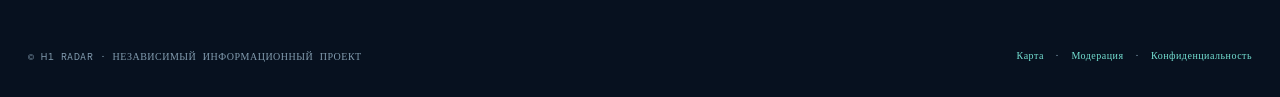
==== commit dde2297c: "Keep public landing city directory available and add H1 favicon" ====
--- a/static/home.html
+++ b/static/home.html
@@ -2,7 +2,7 @@
 <html lang="ru">
 <head>
 <meta charset="utf-8"><meta name="viewport" content="width=device-width,initial-scale=1,viewport-fit=cover">
-<meta name="theme-color" content="#07111f"><meta name="description" content="H1 RADAR — независимая карта гражданских сообщений по городам России.">
+<meta name="theme-color" content="#07111f"><link rel="icon" type="image/svg+xml" href="/static/favicon.svg"><link rel="apple-touch-icon" href="/static/h1-avatar.png"><meta name="description" content="H1 RADAR — независимая карта гражданских сообщений по городам России.">
 <title>H1 RADAR — ориентир по сообщениям сообщества</title>
 <link rel="preconnect" href="https://fonts.googleapis.com"><link rel="preconnect" href="https://fonts.gstatic.com" crossorigin>
 <link href="https://fonts.googleapis.com/css2?family=DM+Mono:wght@400;500&family=Manrope:wght@400;500;600;700;800&display=swap" rel="stylesheet">
@@ -102,7 +102,7 @@
 <body><div class="shell">
 <header><a class="brand" href="/"><span class="symbol">H1</span><span>H1 RADAR<small>СООБЩЕСТВЕННАЯ КАРТА</small></span></a>
 <nav><a href="#about">О проекте</a><a href="#principles">Принципы</a><a href="https://moder.h1radar.relaxdev.ru/">Команда</a></nav>
-<div class="header-actions"><span class="status"><i></i> СИСТЕМА ДОСТУПНА</span><span id="homeMoscowClock" class="status moscow-home">МСК --:--:--</span><a class="button primary" href="https://map.h1radar.relaxdev.ru/">Открыть радар <span>↗</span></a></div></header>
+<div class="header-actions"><span class="status"><i></i> СИСТЕМА ДОСТУПНА</span><span id="homeMoscowClock" class="status moscow-home">МСК --:--:--</span><a class="button primary" href="https://map.h1radar.relaxdev.ru/">Войти и открыть радар <span>↗</span></a></div></header>
 <main>
 <section class="hero"><div><div class="eyebrow">H1 / независимый проект</div><h1>Смотри на обстановку.<br><em>Делись тем, что знаешь.</em></h1><p class="lead">H1 RADAR объединяет карту, сообщения жителей и городские обсуждения в одном пространстве. Информация сообщества помогает ориентироваться, а подтверждения отделяют единичные сообщения от коллективных наблюдений.</p><div class="hero-actions"><a class="button primary" href="https://map.h1radar.relaxdev.ru/">Перейти к карте <span>↗</span></a><a class="button secondary" href="#about">Как это работает</a></div><div class="micro">РОССИЯ · КАРТА · СООБЩЕНИЯ · СООБЩЕСТВА</div></div>
 <div class="visual" aria-label="Абстрактная схема карты H1 RADAR"><div class="visual-top"><span>H1 / FIELD VIEW</span><span>01 — RUSSIA</span></div>
@@ -133,7 +133,7 @@
 <script>
 (()=>{const API='/api';const fmt=n=>new Intl.NumberFormat('ru-RU').format(Number(n)||0);const $=id=>document.getElementById(id);
 async function loadStats(){const label=$('statsUpdated');try{const r=await fetch(API+'/public/overview',{cache:'no-store'});if(!r.ok)throw Error('HTTP '+r.status);const d=await r.json();$('statCities').textContent=fmt(d.cities);$('statMembers').textContent=fmt(d.members);$('statReports').textContent=fmt(d.published_24h);$('statChats').textContent=fmt(d.chat_24h);label.textContent='Обновлено '+new Intl.DateTimeFormat('ru-RU',{timeZone:'Europe/Moscow',day:'2-digit',month:'2-digit',hour:'2-digit',minute:'2-digit',second:'2-digit',hour12:false}).format(new Date(d.updated_at))+' МСК · онлайн сейчас: '+fmt(d.online); }catch(e){label.textContent='Не удалось получить статистику. Данные не подменяются демонстрационными значениями.';}}
-let allCities=[];async function loadCities(){const box=$('cityDirectory'),count=$('cityCount');try{const r=await fetch(API+'/cities',{cache:'no-store'});if(!r.ok)throw Error('HTTP '+r.status);const d=await r.json();allCities=Array.isArray(d.cities)?d.cities:[];renderCities();}catch(e){box.innerHTML='<div class="directory-foot">Каталог временно недоступен. Попробуй обновить страницу.</div>';count.textContent='Нет соединения с API каталога.';}}
+let allCities=[];async function loadCities(){const box=$('cityDirectory'),count=$('cityCount');try{const r=await fetch(API+'/public/cities',{cache:'no-store'});if(!r.ok)throw Error('HTTP '+r.status);const d=await r.json();allCities=Array.isArray(d.cities)?d.cities:[];renderCities();}catch(e){box.innerHTML='<div class="directory-foot">Каталог временно недоступен. Попробуй обновить страницу.</div>';count.textContent='Нет соединения с API каталога.';}}
 let citiesCollapsed=false;function renderCities(){const q=$('cityFilter').value.trim().toLocaleLowerCase('ru');const rows=allCities.filter(c=>(c.name+' '+(c.region||'')).toLocaleLowerCase('ru').includes(q));$('cityDirectory').hidden=citiesCollapsed;$('cityDirectory').innerHTML=rows.length?rows.map(c=>'<a class="city-item" href="https://map.h1radar.relaxdev.ru/?city='+encodeURIComponent(c.name)+'"><span>'+escapeHtml(c.name)+'<small>'+escapeHtml(c.region||'Россия')+'</small></span><span>↗</span></a>').join(''):'<div class="directory-foot">Ничего не найдено.</div>';$('cityCount').textContent='Показано '+fmt(rows.length)+' из '+fmt(allCities.length)+' населённых пунктов';}
 function escapeHtml(s){return String(s??'').replace(/[&<>"']/g,c=>({'&':'&amp;','<':'&lt;','>':'&gt;','"':'&quot;',"'":'&#39;'}[c]));}
 $('statsRefresh').addEventListener('click',loadStats);$('cityFilter').addEventListener('input',renderCities);$('cityListToggle').addEventListener('click',()=>{citiesCollapsed=!citiesCollapsed;$('cityDirectory').hidden=citiesCollapsed;$('cityListToggle').textContent=citiesCollapsed?'Развернуть список⌄':'Свернуть список⌃';$('cityListToggle').setAttribute('aria-expanded',String(!citiesCollapsed));});function clock(){const e=$('homeMoscowClock');if(e)e.textContent='МСК '+new Intl.DateTimeFormat('ru-RU',{timeZone:'Europe/Moscow',hour:'2-digit',minute:'2-digit',second:'2-digit',hour12:false}).format(new Date());}clock();setInterval(clock,1000);loadStats();loadCities();setInterval(()=>{if(!document.hidden)loadStats()},30000);setInterval(()=>{if(!document.hidden)loadCities()},120000);
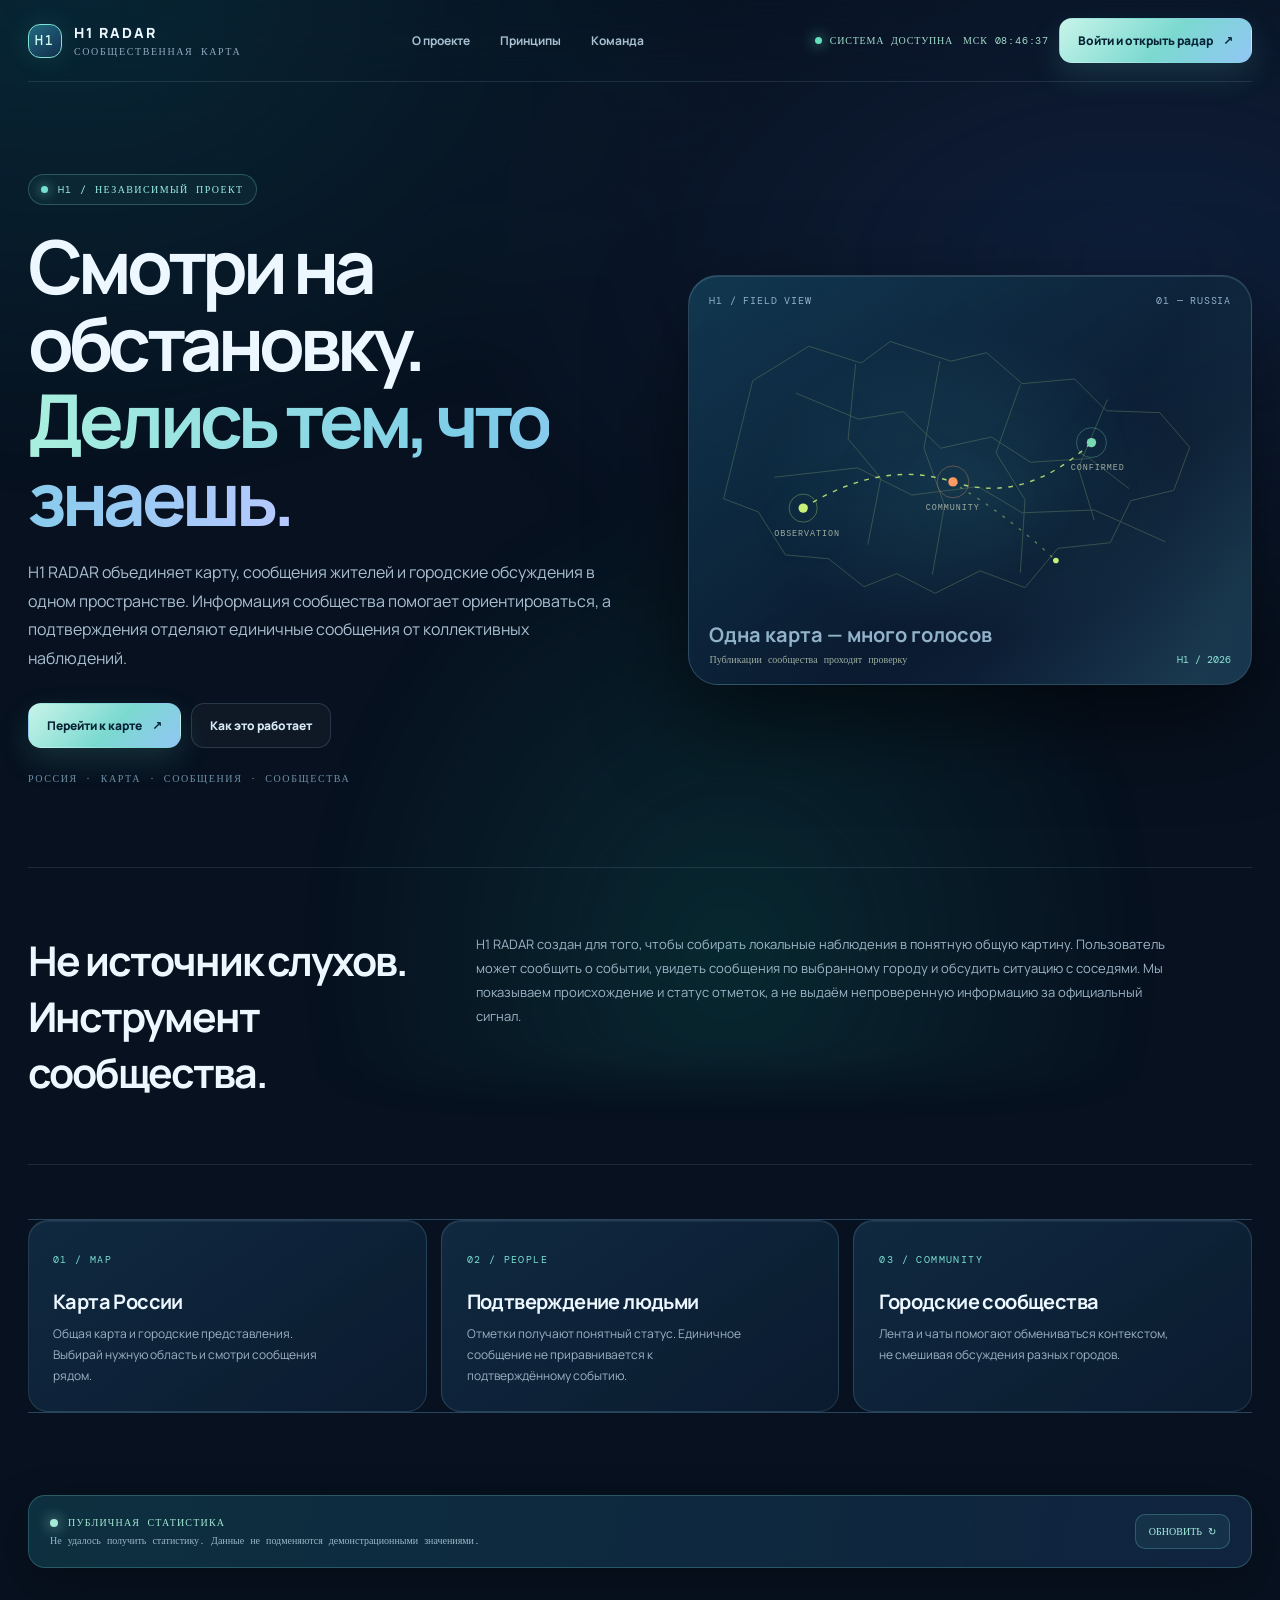
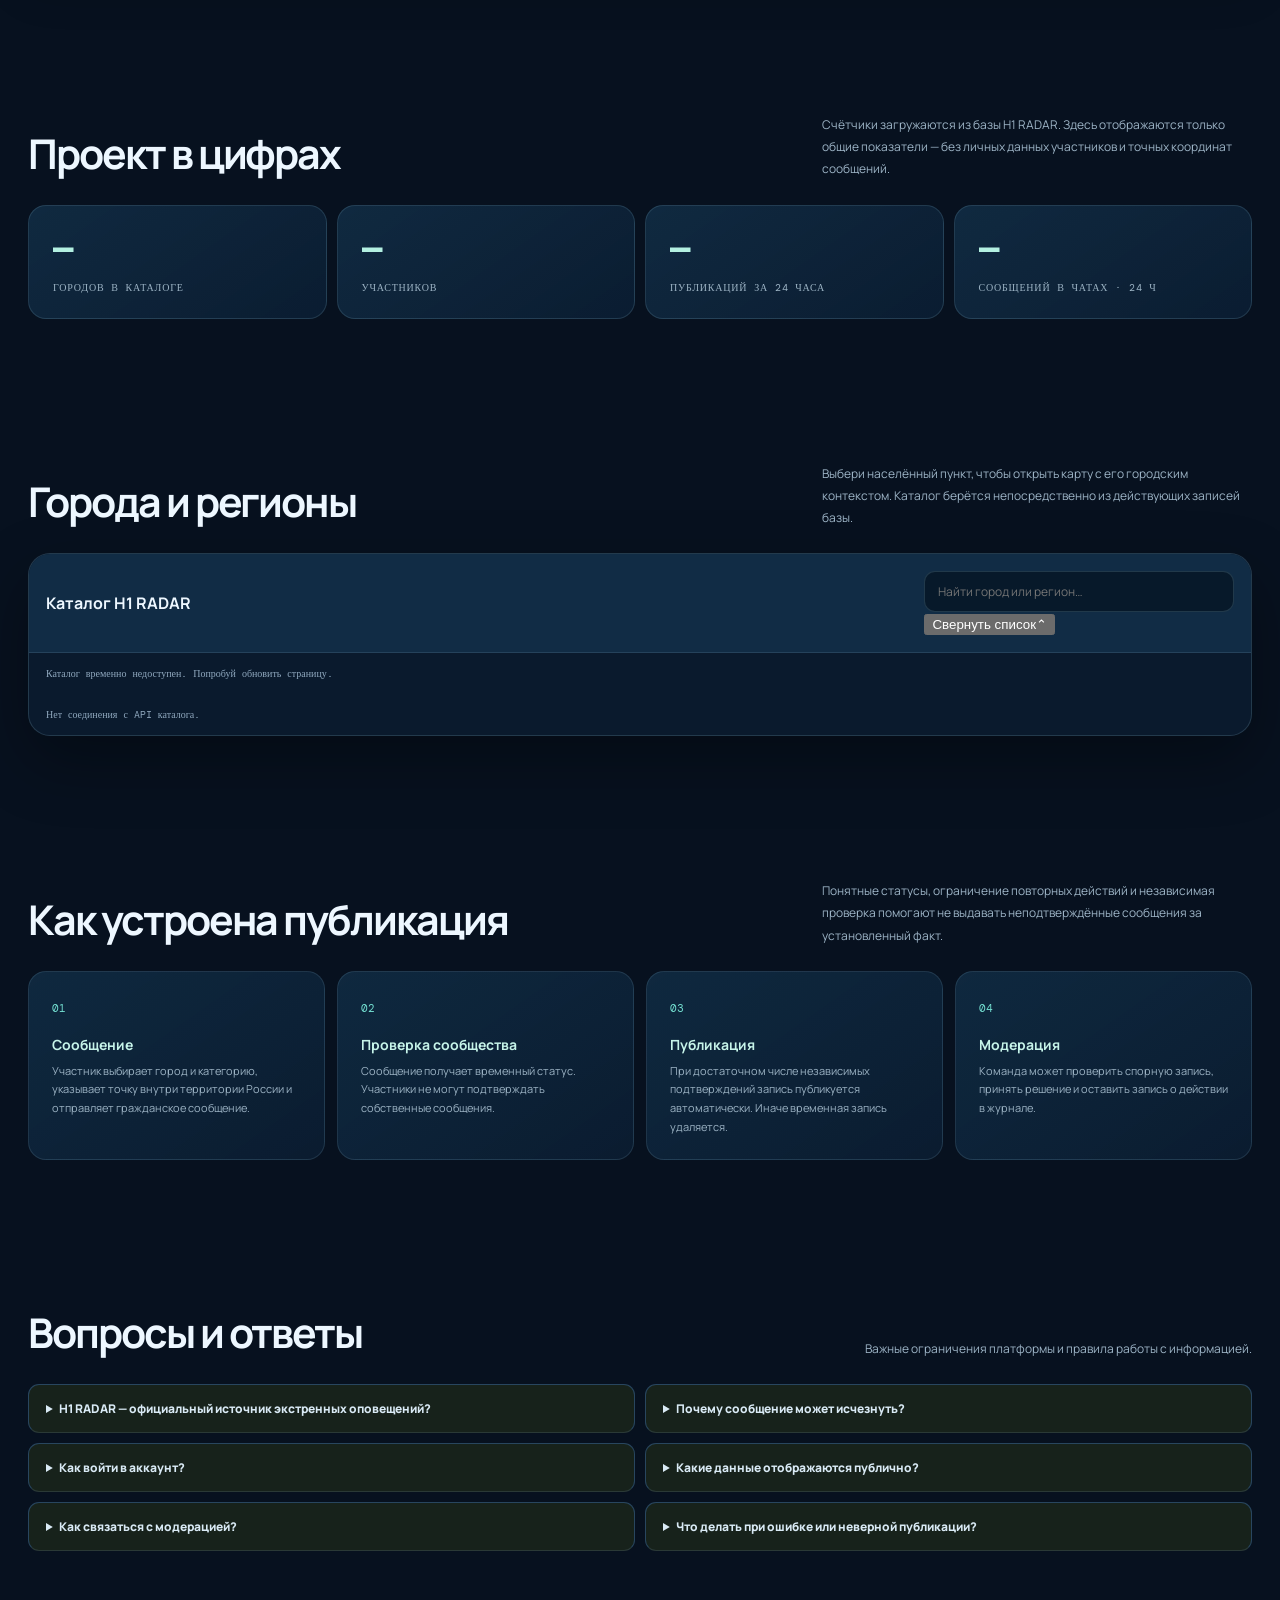
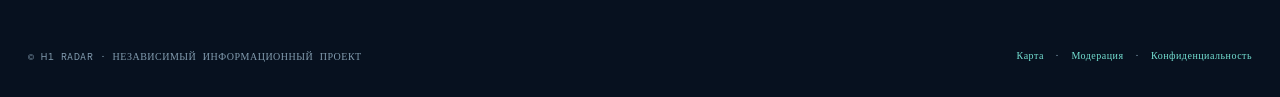
==== commit eeb31464: "Use H1 avatar on landing page" ====
--- a/static/home.html
+++ b/static/home.html
@@ -2,7 +2,7 @@
 <html lang="ru">
 <head>
 <meta charset="utf-8"><meta name="viewport" content="width=device-width,initial-scale=1,viewport-fit=cover">
-<meta name="theme-color" content="#07111f"><link rel="icon" type="image/svg+xml" href="/static/favicon.svg"><link rel="apple-touch-icon" href="/static/h1-avatar.png"><meta name="description" content="H1 RADAR — независимая карта гражданских сообщений по городам России.">
+<meta name="theme-color" content="#07111f"><link rel="icon" type="image/svg+xml" href="/static/favicon.svg"><link rel="apple-touch-icon" href="/static/h1-avatar.svg"><meta name="description" content="H1 RADAR — независимая карта гражданских сообщений по городам России.">
 <title>H1 RADAR — ориентир по сообщениям сообщества</title>
 <link rel="preconnect" href="https://fonts.googleapis.com"><link rel="preconnect" href="https://fonts.gstatic.com" crossorigin>
 <link href="https://fonts.googleapis.com/css2?family=DM+Mono:wght@400;500&family=Manrope:wght@400;500;600;700;800&display=swap" rel="stylesheet">
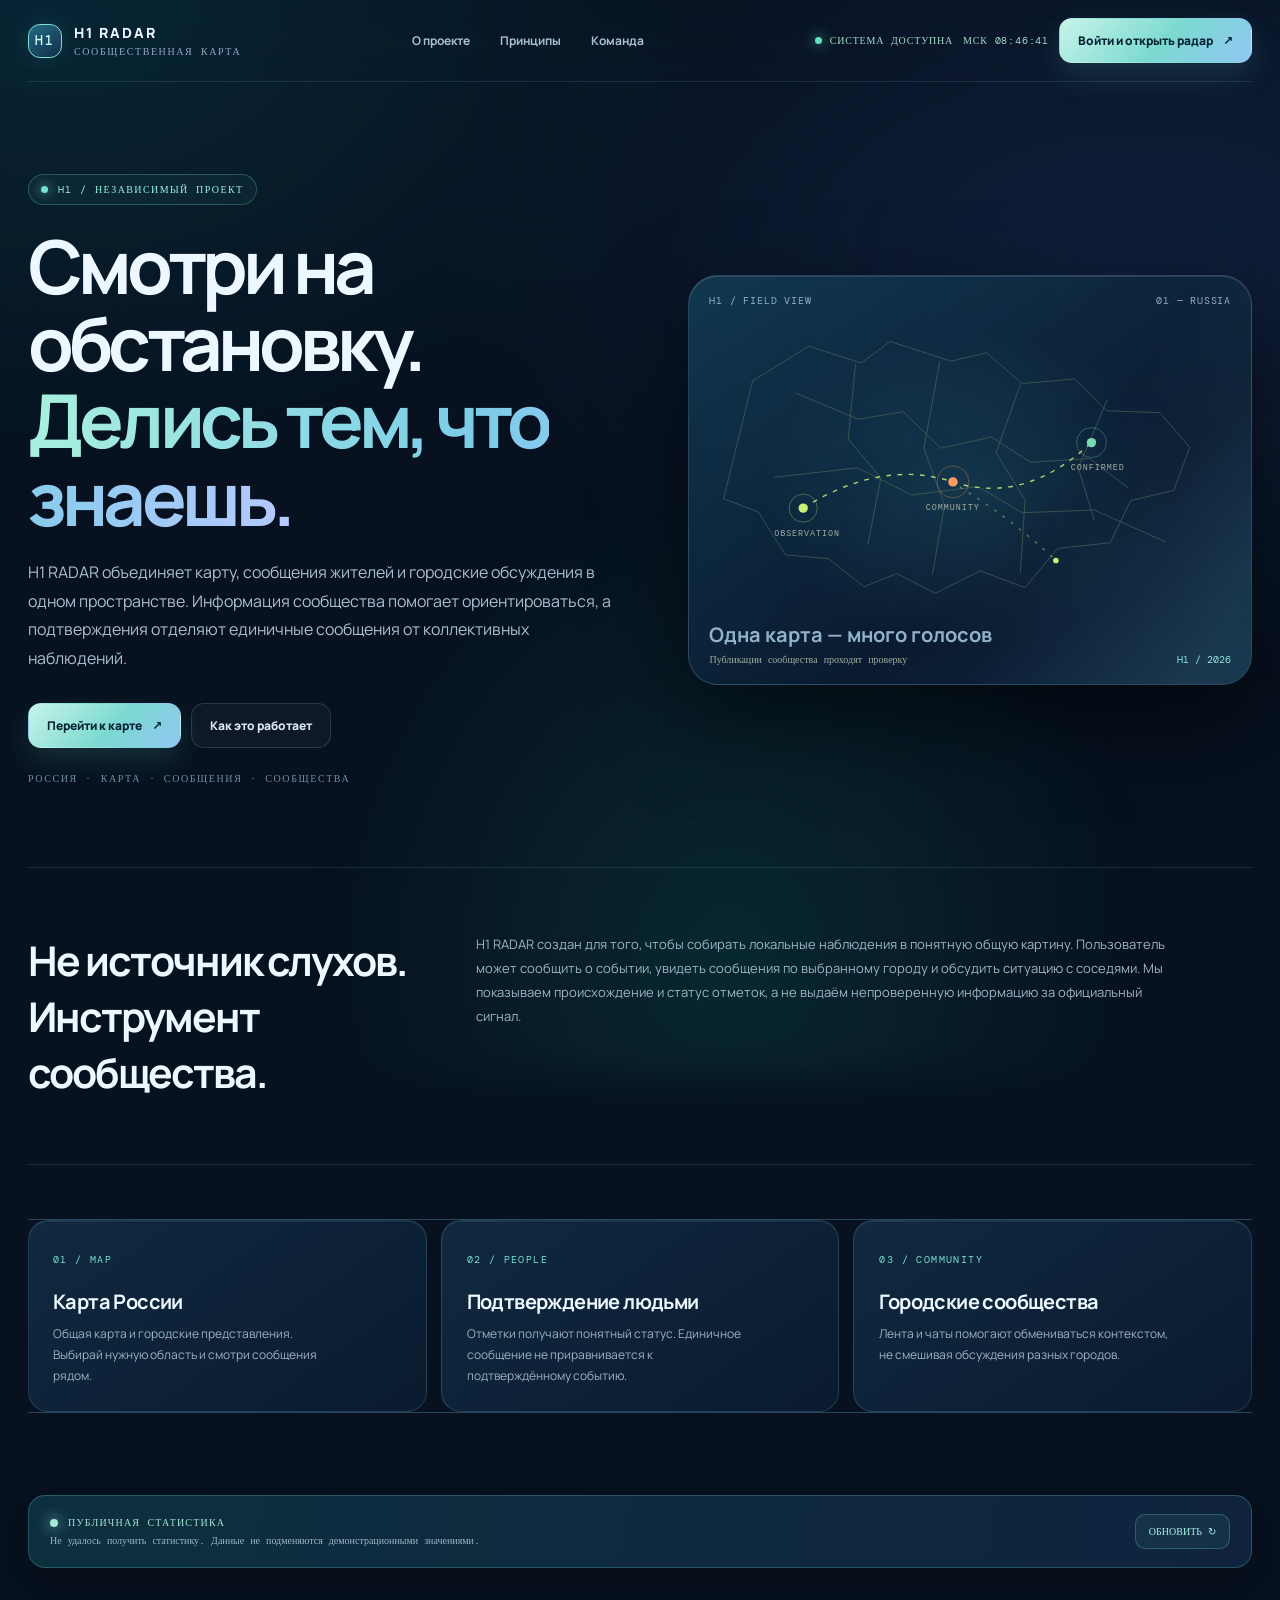
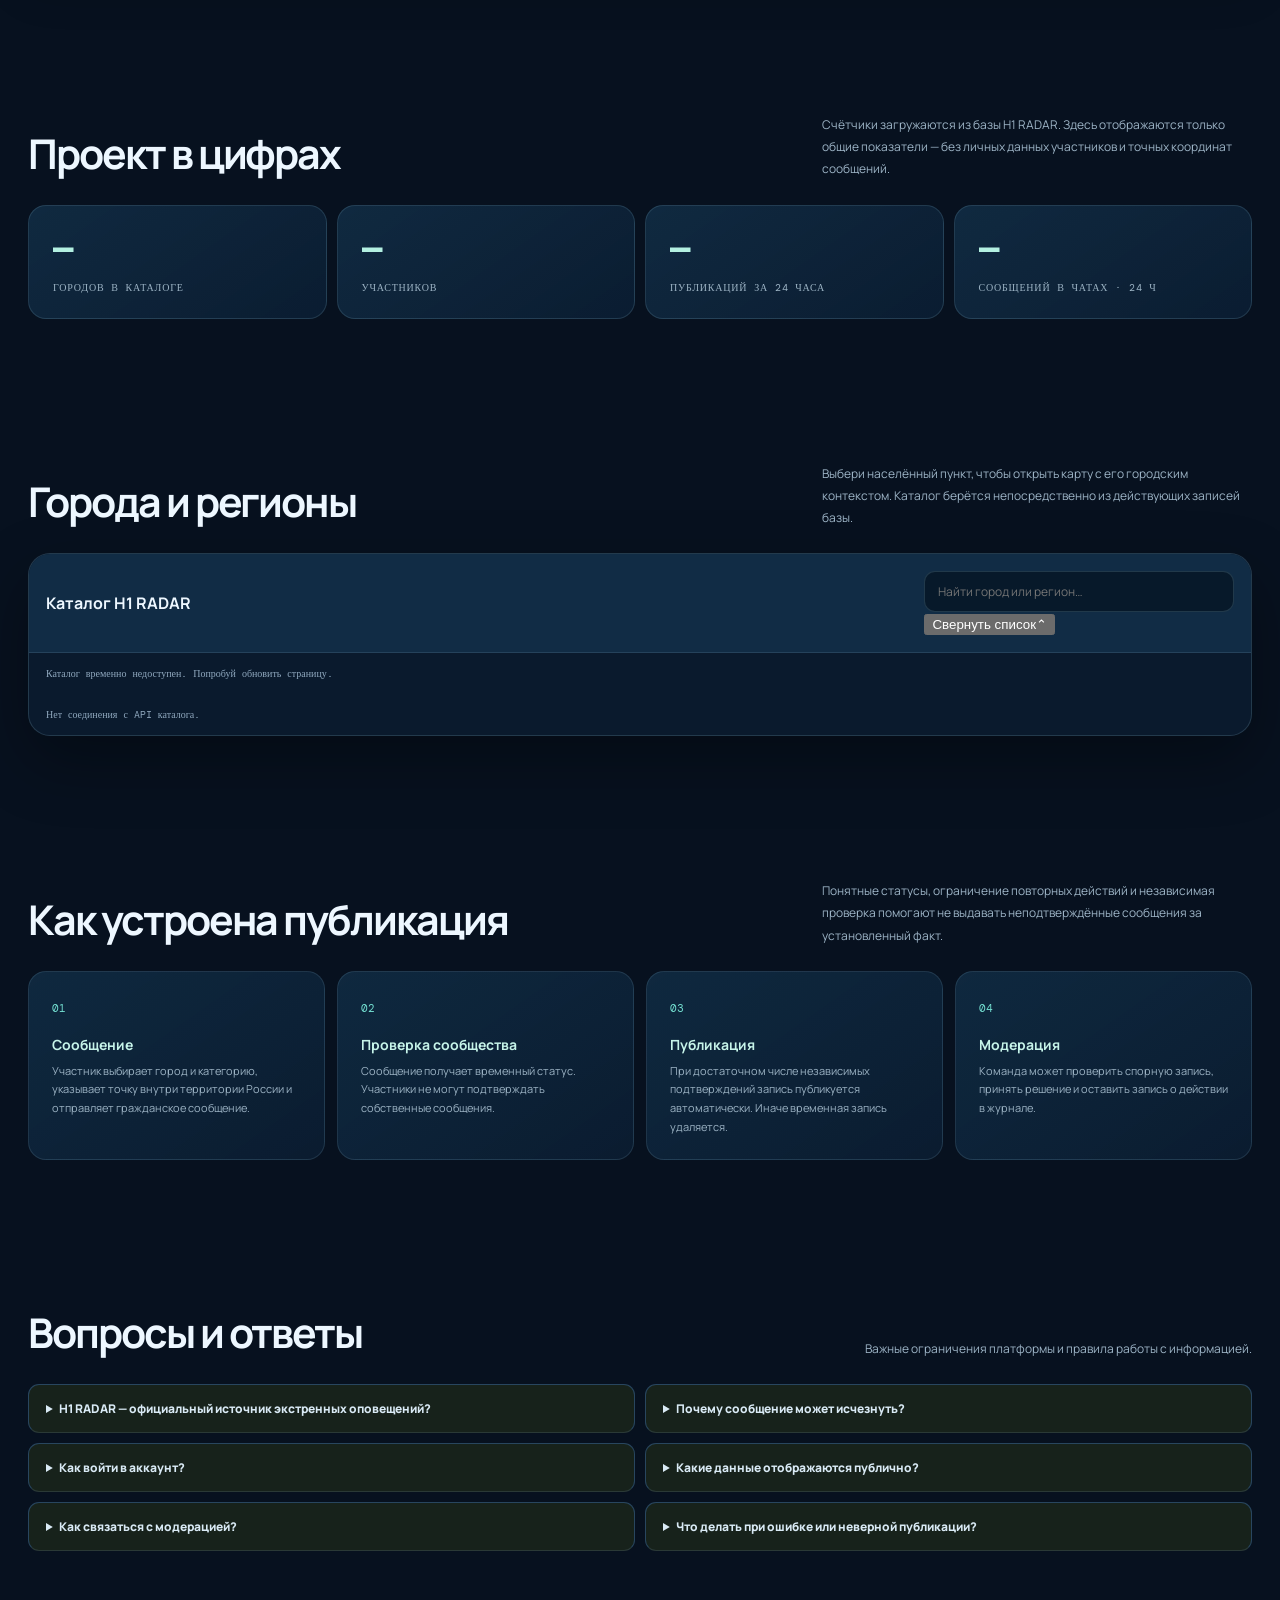
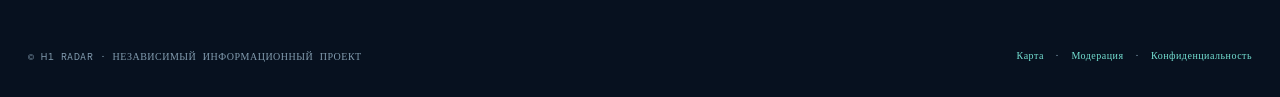
==== commit 5de0e682: "Refresh H1 favicon and app icon cache" ====
--- a/static/home.html
+++ b/static/home.html
@@ -2,7 +2,7 @@
 <html lang="ru">
 <head>
 <meta charset="utf-8"><meta name="viewport" content="width=device-width,initial-scale=1,viewport-fit=cover">
-<meta name="theme-color" content="#07111f"><link rel="icon" type="image/svg+xml" href="/static/favicon.svg"><link rel="apple-touch-icon" href="/static/h1-avatar.svg"><meta name="description" content="H1 RADAR — независимая карта гражданских сообщений по городам России.">
+<meta name="theme-color" content="#07111f"><link rel="icon" type="image/svg+xml" href="/static/favicon.svg?v=20261105-auth2"><link rel="apple-touch-icon" href="/static/h1-avatar.svg?v=20261105-auth2"><meta name="description" content="H1 RADAR — независимая карта гражданских сообщений по городам России.">
 <title>H1 RADAR — ориентир по сообщениям сообщества</title>
 <link rel="preconnect" href="https://fonts.googleapis.com"><link rel="preconnect" href="https://fonts.gstatic.com" crossorigin>
 <link href="https://fonts.googleapis.com/css2?family=DM+Mono:wght@400;500&family=Manrope:wght@400;500;600;700;800&display=swap" rel="stylesheet">
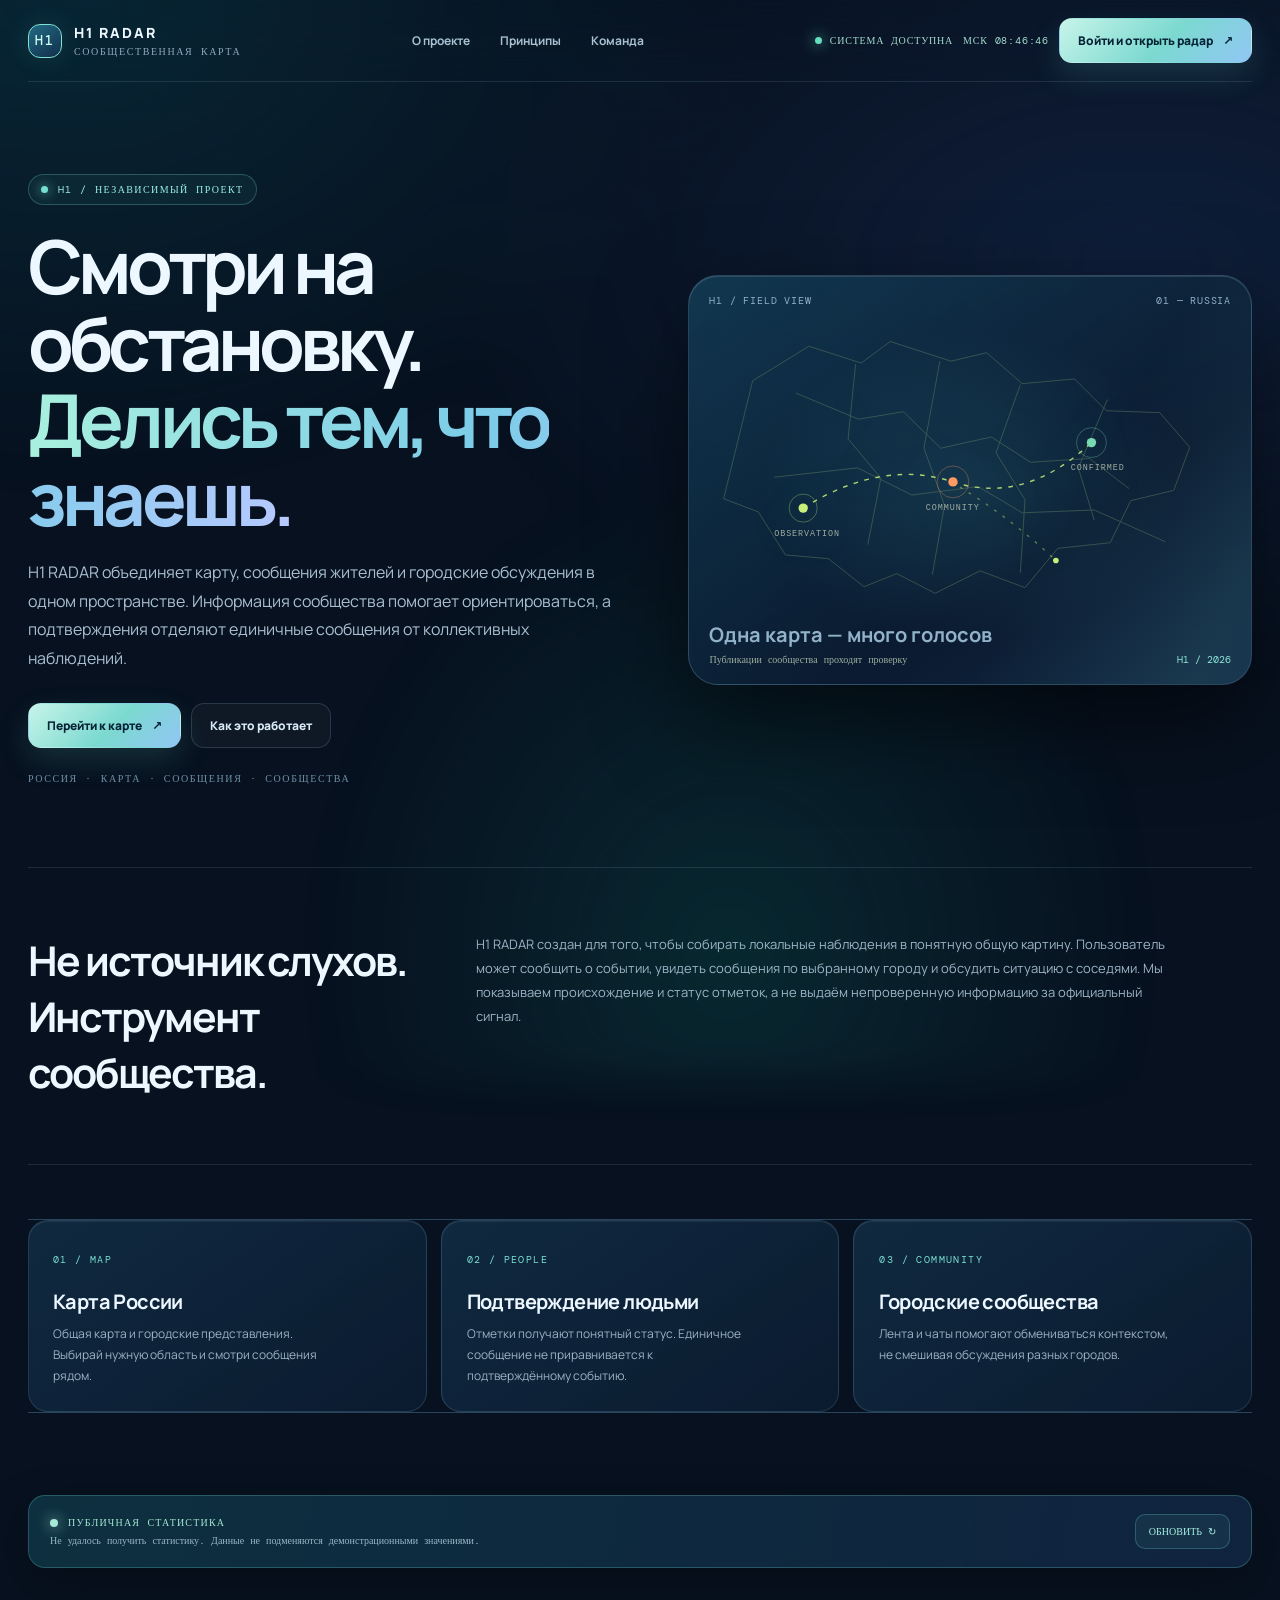
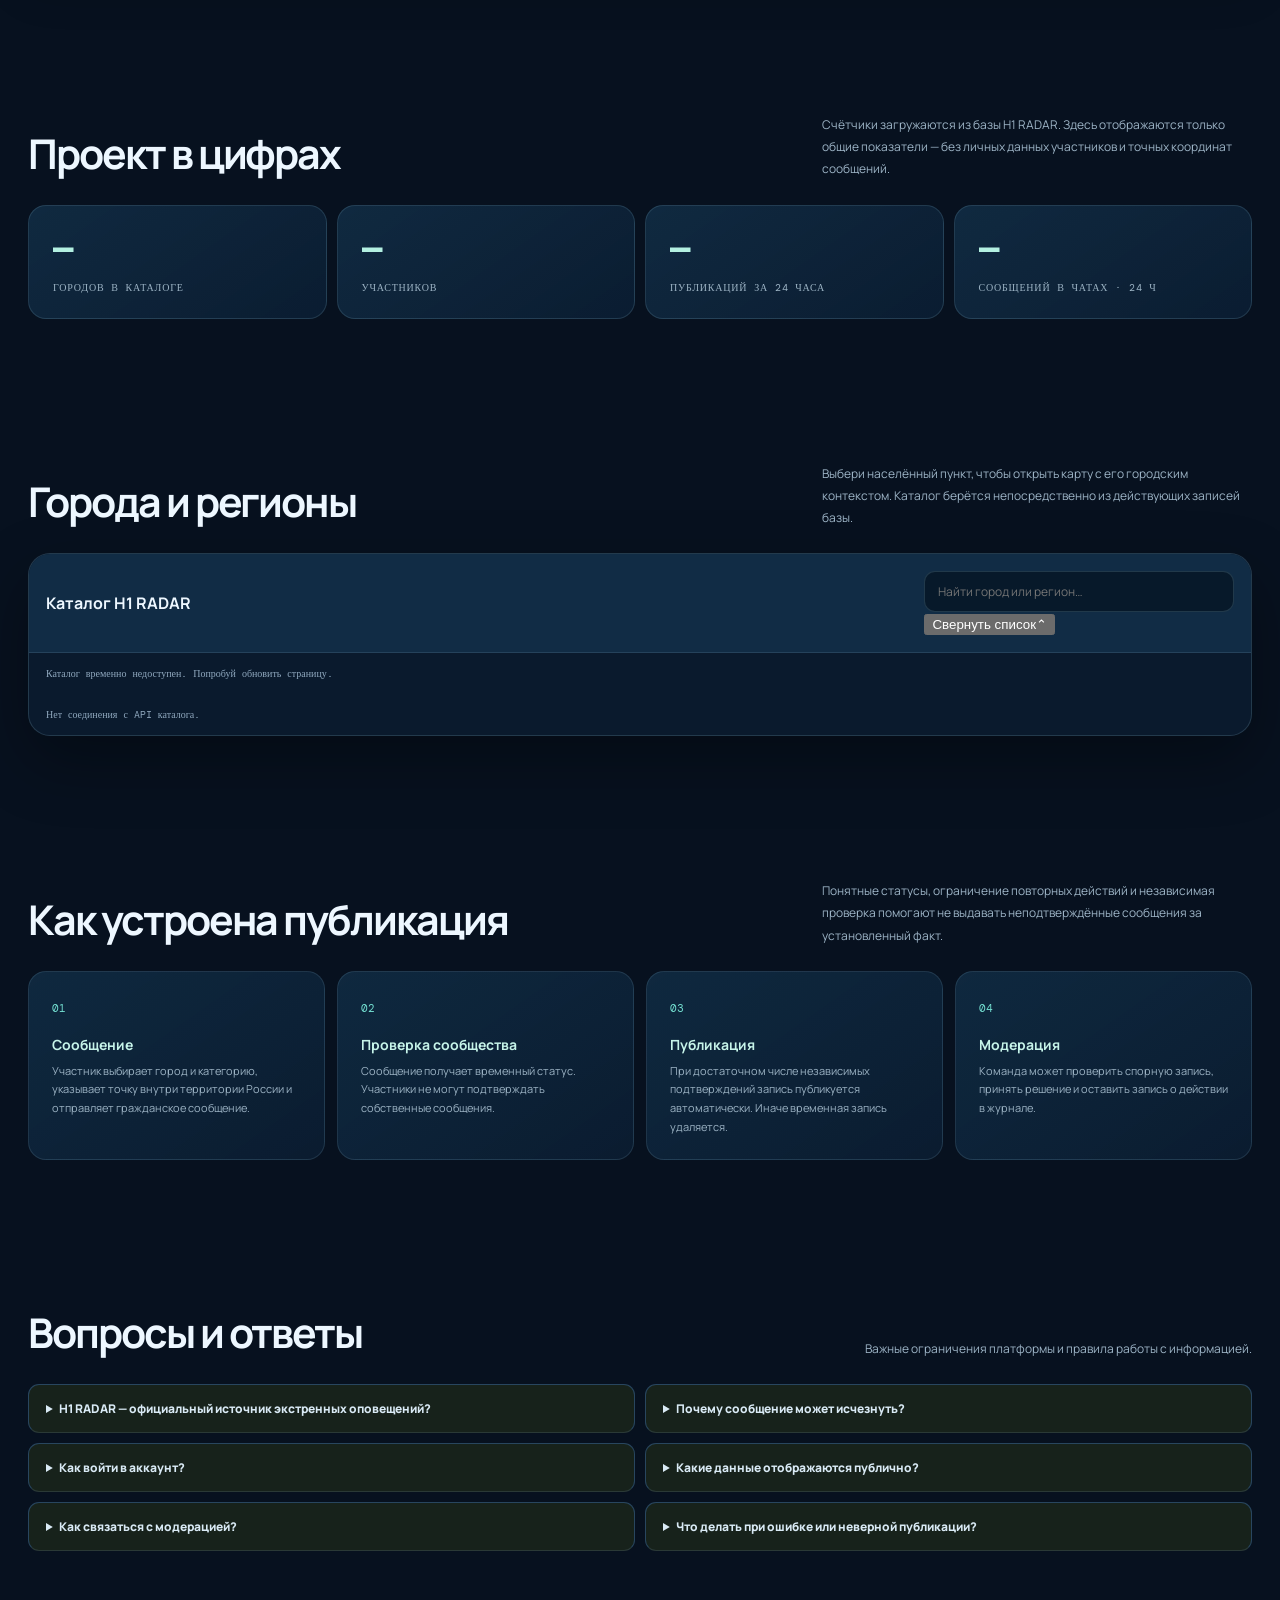
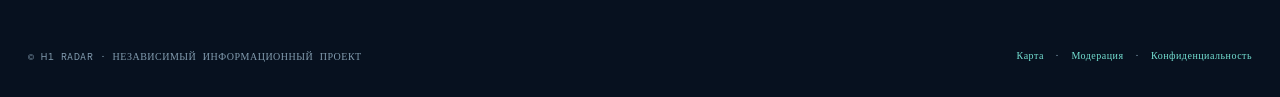
==== commit 1d237d65: "Add H1 app manifest to the homepage" ====
--- a/static/home.html
+++ b/static/home.html
@@ -2,7 +2,7 @@
 <html lang="ru">
 <head>
 <meta charset="utf-8"><meta name="viewport" content="width=device-width,initial-scale=1,viewport-fit=cover">
-<meta name="theme-color" content="#07111f"><link rel="icon" type="image/svg+xml" href="/static/favicon.svg?v=20261105-auth2"><link rel="apple-touch-icon" href="/static/h1-avatar.svg?v=20261105-auth2"><meta name="description" content="H1 RADAR — независимая карта гражданских сообщений по городам России.">
+<meta name="theme-color" content="#07111f"><link rel="manifest" href="/static/manifest.json?v=20261105-auth3"><link rel="icon" type="image/svg+xml" href="/static/favicon.svg?v=20261105-auth2"><link rel="apple-touch-icon" href="/static/h1-avatar.svg?v=20261105-auth2"><meta name="description" content="H1 RADAR — независимая карта гражданских сообщений по городам России.">
 <title>H1 RADAR — ориентир по сообщениям сообщества</title>
 <link rel="preconnect" href="https://fonts.googleapis.com"><link rel="preconnect" href="https://fonts.gstatic.com" crossorigin>
 <link href="https://fonts.googleapis.com/css2?family=DM+Mono:wght@400;500&family=Manrope:wght@400;500;600;700;800&display=swap" rel="stylesheet">
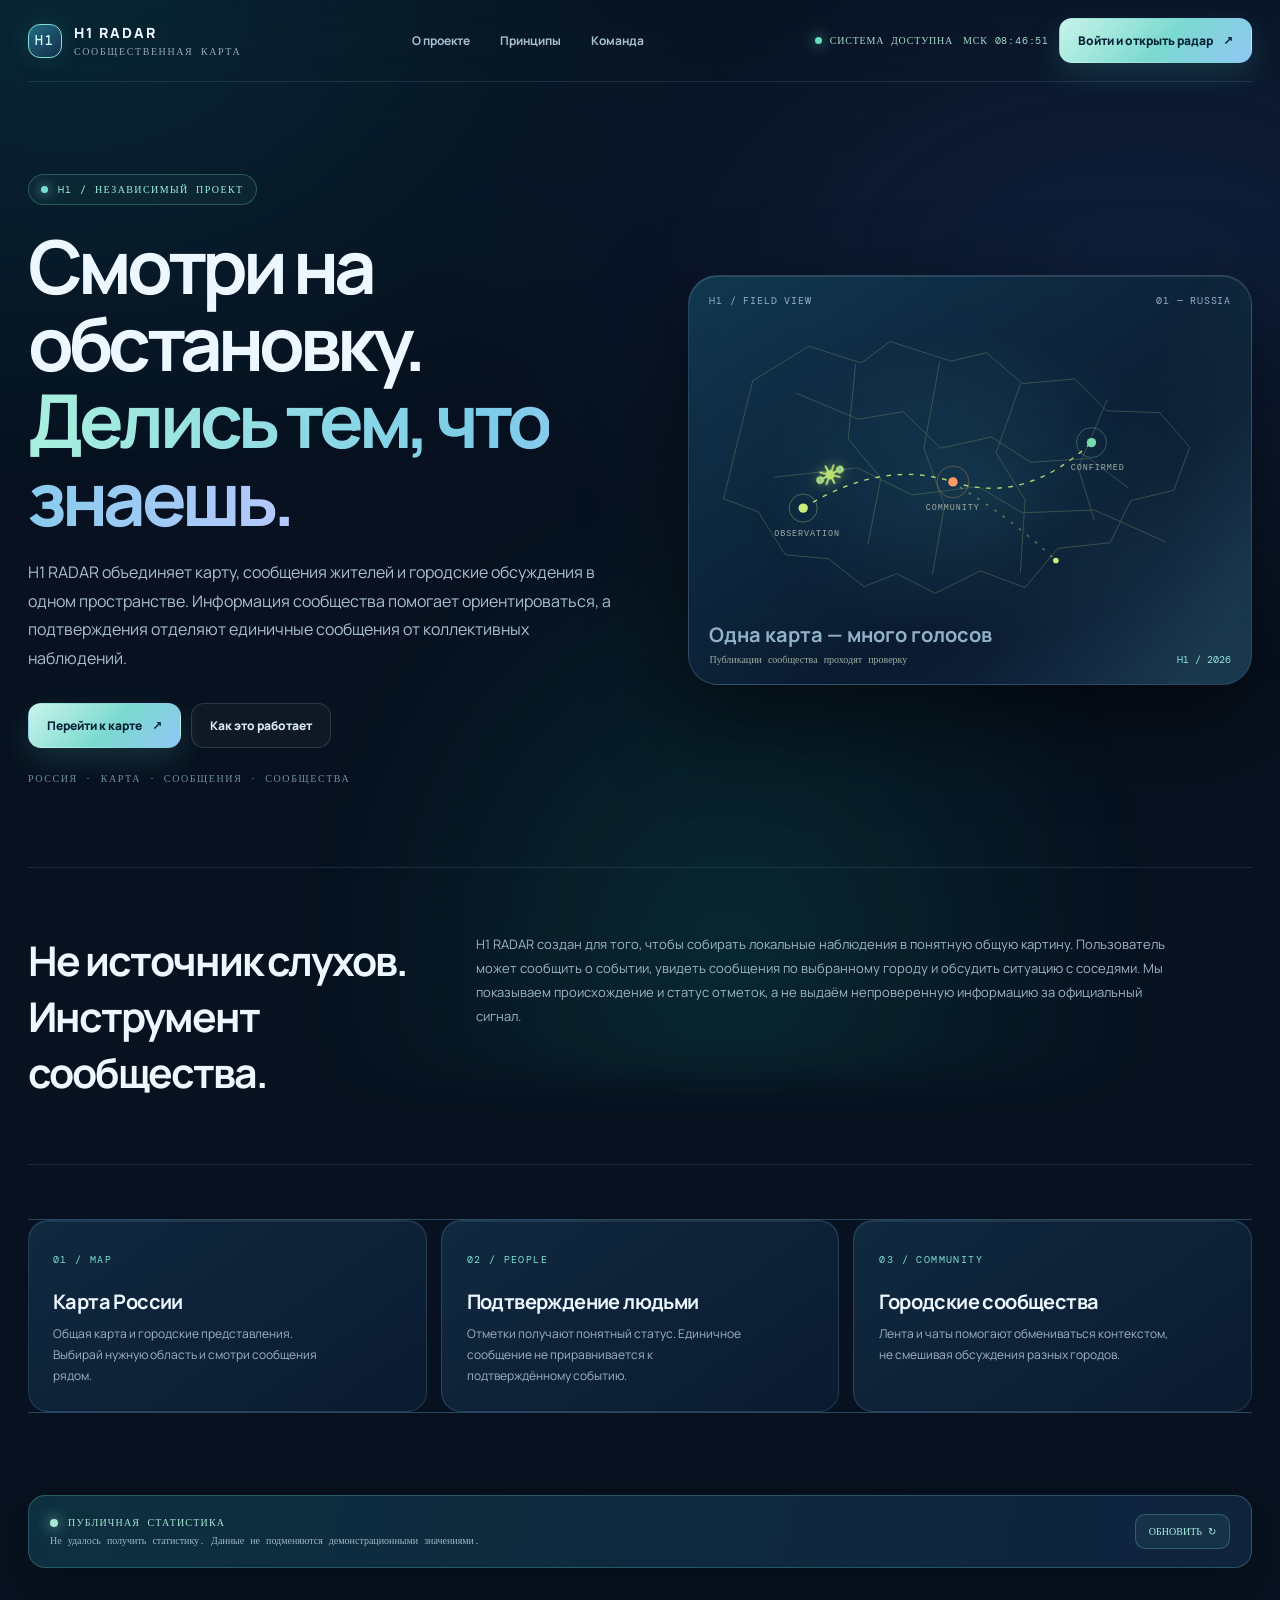
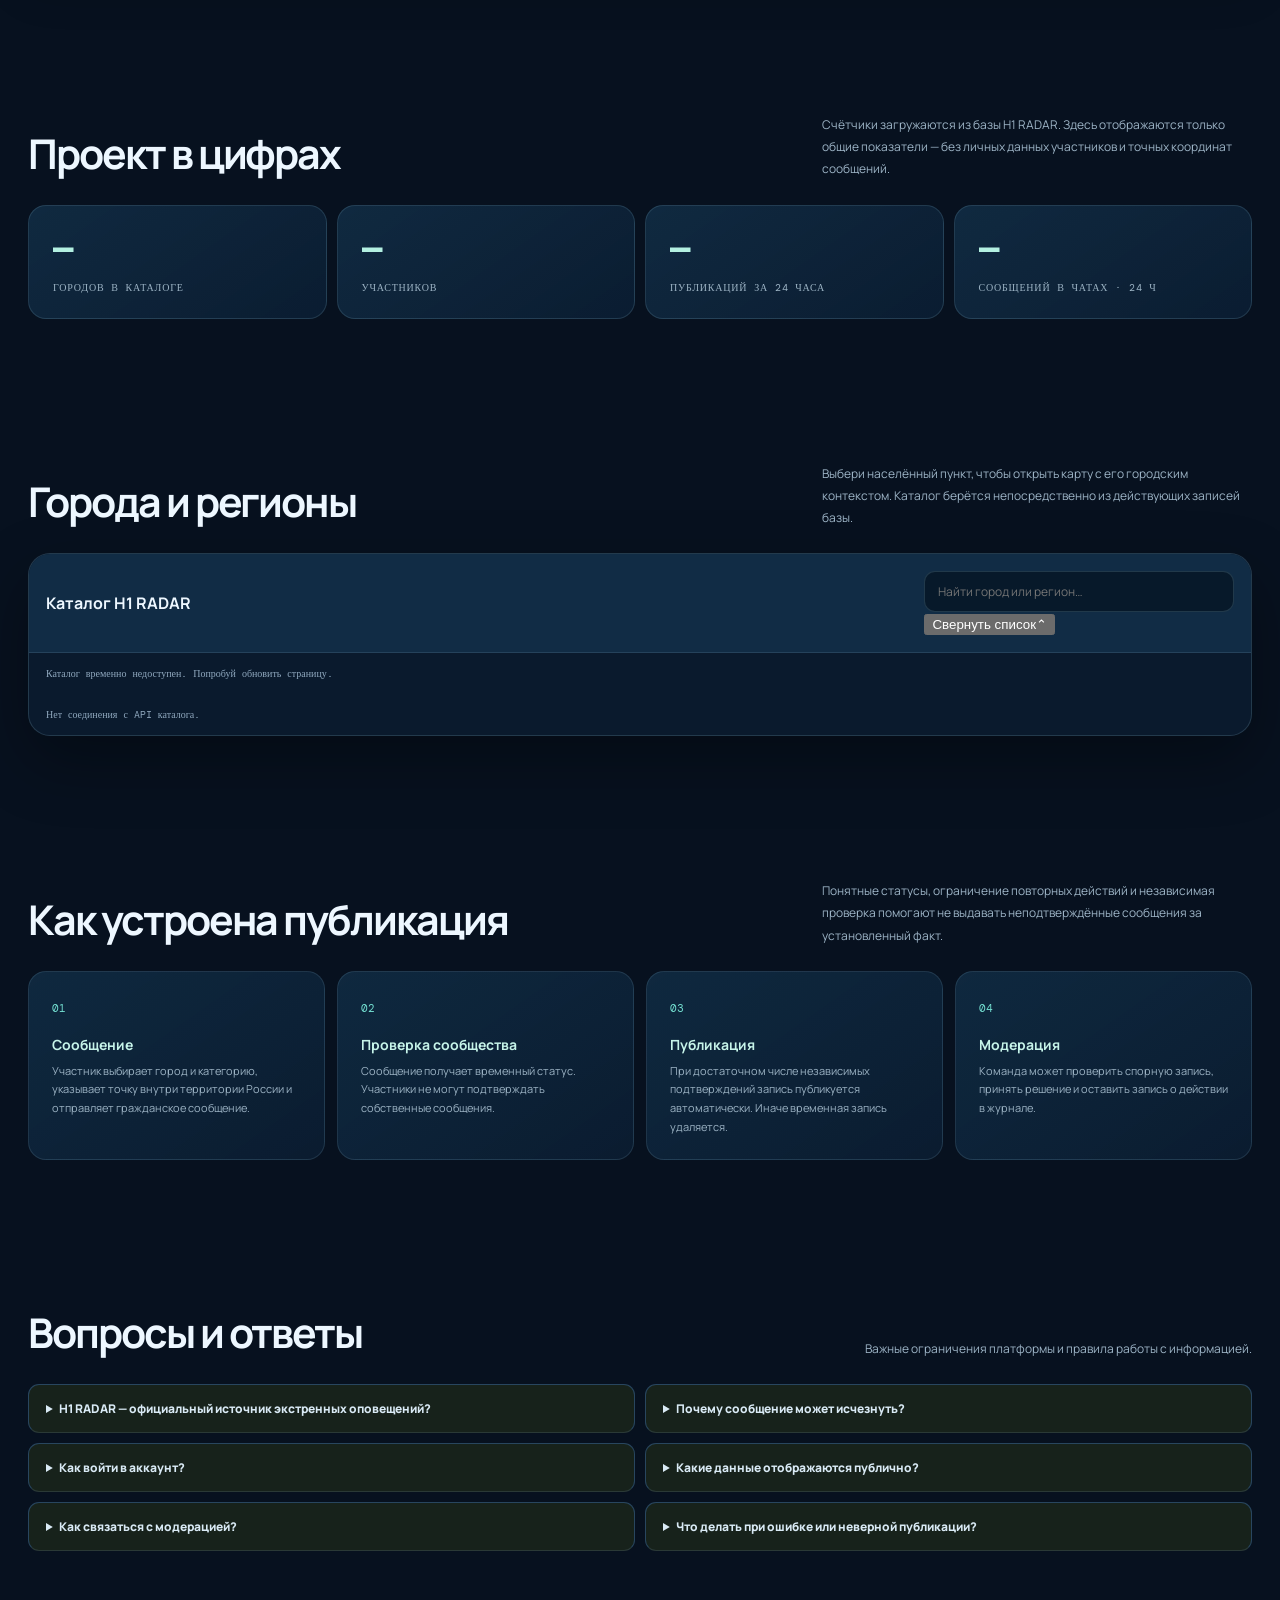
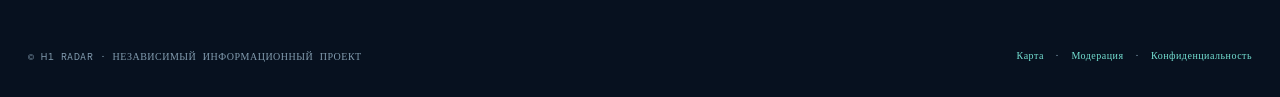
==== commit 5009d930: "Animate H1 home radar visual and polish landing interactions" ====
--- a/static/home.html
+++ b/static/home.html
@@ -98,6 +98,20 @@
 @media(max-width:900px){.hero{padding:60px 0;gap:35px}.visual{min-height:320px}.sectionline{gap:25px}}
 @media(max-width:650px){.shell{width:calc(100% - 32px)}header{height:auto;min-height:72px;flex-wrap:wrap;padding:12px 0;gap:12px}nav{order:3;width:100%;justify-content:space-between;gap:10px;font-size:10px}.header-actions{gap:8px}.header-actions .status:first-child{display:none}.moscow-home{display:inline-flex;font-size:8px}.hero{padding:48px 0 55px}.hero h1{font-size:clamp(38px,11vw,56px)}.lead{font-size:14px}.visual{min-height:260px;border-radius:22px}.sectionline{display:block;padding:42px 0}.features{grid-template-columns:1fr;margin:35px 0 50px}.data-section{padding:48px 0}.stats-grid{grid-template-columns:1fr 1fr}.metric{padding:17px}.metric b{font-size:26px}.livebar{gap:12px}.bottom{gap:14px;flex-direction:column;align-items:flex-start}}
 @media(prefers-reduced-motion:reduce){*,*:before,*:after{animation:none!important;transition:none!important;scroll-behavior:auto!important}}
+ 
+.visual svg{overflow:visible}.visual .radar-craft{filter:drop-shadow(0 0 7px #c8ef7888);opacity:.92}
+.visual:after{content:"";position:absolute;inset:0;pointer-events:none;border-radius:inherit;background:linear-gradient(115deg,transparent 25%,#ffffff0a 48%,transparent 68%);transform:translateX(-110%);animation:visualSweep 8s ease-in-out infinite}
+.visual{position:relative;overflow:hidden}
+.feature,.step,.metric,.faq details,.city-item,.button,.directory-actions button{transition:transform .28s cubic-bezier(.18,.78,.22,1),border-color .25s ease,background .25s ease,box-shadow .25s ease}
+.feature:hover,.step:hover,.metric:hover,.faq details:hover{transform:translateY(-3px);border-color:#78d8b077;box-shadow:0 14px 38px #0003}
+.button:hover{transform:translateY(-2px);box-shadow:0 12px 30px #0004}
+.button:active{transform:scale(.98)}
+.status i{animation:homePulse 2s ease-in-out infinite}
+.city-item{animation:homeRise .35s ease both}
+@keyframes visualSweep{0%,45%{transform:translateX(-110%)}70%,100%{transform:translateX(110%)}}
+@keyframes homePulse{0%,100%{box-shadow:0 0 0 0 #78d8b000}50%{box-shadow:0 0 0 7px #78d8b022}}
+@keyframes homeRise{from{opacity:0;transform:translateY(7px)}to{opacity:1;transform:translateY(0)}}
+@media(prefers-reduced-motion:reduce){.visual:after{animation:none}.visual .radar-craft animateMotion{display:none}.feature,.step,.metric,.faq details,.button{transition:none}}
 </style></head>
 <body><div class="shell">
 <header><a class="brand" href="/"><span class="symbol">H1</span><span>H1 RADAR<small>СООБЩЕСТВЕННАЯ КАРТА</small></span></a>
@@ -106,7 +120,13 @@
 <main>
 <section class="hero"><div><div class="eyebrow">H1 / независимый проект</div><h1>Смотри на обстановку.<br><em>Делись тем, что знаешь.</em></h1><p class="lead">H1 RADAR объединяет карту, сообщения жителей и городские обсуждения в одном пространстве. Информация сообщества помогает ориентироваться, а подтверждения отделяют единичные сообщения от коллективных наблюдений.</p><div class="hero-actions"><a class="button primary" href="https://map.h1radar.relaxdev.ru/">Перейти к карте <span>↗</span></a><a class="button secondary" href="#about">Как это работает</a></div><div class="micro">РОССИЯ · КАРТА · СООБЩЕНИЯ · СООБЩЕСТВА</div></div>
 <div class="visual" aria-label="Абстрактная схема карты H1 RADAR"><div class="visual-top"><span>H1 / FIELD VIEW</span><span>01 — RUSSIA</span></div>
-<svg viewBox="0 0 600 420" preserveAspectRatio="xMidYMid meet" aria-hidden="true"><g fill="none" stroke="#607b63" stroke-width="1" opacity=".55"><path d="M68 112l60-37 56 18 31-23 65 21 38-9 38 33 56-5 34 34 57 2 32 37-17 46-46 11-22 45-56 6-35 42-48-18-48 24-41-21-35 14-38-30-46-4-29-46-37-14z"/><path d="M114 125l67 28 48-8 40 39 54-12 42 27 63-4 42 32M178 94l-8 80 35 42-14 71M268 91l-17 93 22 61-13 74M354 116l-26 73 31 50-5 78M447 132l-31 73 17 56M91 215l89-10 58 29 71-9 47 28 77-3 76 34"/></g><g fill="none" stroke="#c8ef78" stroke-width="1.5" opacity=".85"><path d="M122 248Q206 195 282 220T430 178" stroke-dasharray="5 7"/><path d="M280 220Q340 255 392 304" stroke-dasharray="3 8" opacity=".5"/></g><g><circle cx="122" cy="248" r="5" fill="#c8ef78"/><circle cx="122" cy="248" r="15" fill="none" stroke="#c8ef78" opacity=".35"/><circle cx="282" cy="220" r="5" fill="#ff9b62"/><circle cx="282" cy="220" r="17" fill="none" stroke="#ff9b62" opacity=".35"/><circle cx="430" cy="178" r="5" fill="#78d8b0"/><circle cx="430" cy="178" r="16" fill="none" stroke="#78d8b0" opacity=".35"/><circle cx="392" cy="304" r="3" fill="#c8ef78"/></g><g fill="#9eac9f" font-family="monospace" font-size="9" letter-spacing="1"><text x="91" y="278">OBSERVATION</text><text x="253" y="250">COMMUNITY</text><text x="408" y="207">CONFIRMED</text></g></svg>
+<svg viewBox="0 0 600 420" preserveAspectRatio="xMidYMid meet" aria-hidden="true"><g fill="none" stroke="#607b63" stroke-width="1" opacity=".55"><path d="M68 112l60-37 56 18 31-23 65 21 38-9 38 33 56-5 34 34 57 2 32 37-17 46-46 11-22 45-56 6-35 42-48-18-48 24-41-21-35 14-38-30-46-4-29-46-37-14z"/><path d="M114 125l67 28 48-8 40 39 54-12 42 27 63-4 42 32M178 94l-8 80 35 42-14 71M268 91l-17 93 22 61-13 74M354 116l-26 73 31 50-5 78M447 132l-31 73 17 56M91 215l89-10 58 29 71-9 47 28 77-3 76 34"/></g><g fill="none" stroke="#c8ef78" stroke-width="1.5" opacity=".85"><path d="M122 248Q206 195 282 220T430 178" stroke-dasharray="5 7"/><path d="M280 220Q340 255 392 304" stroke-dasharray="3 8" opacity=".5"/></g><g><circle cx="122" cy="248" r="5" fill="#c8ef78"/><circle cx="122" cy="248" r="15" fill="none" stroke="#c8ef78" opacity=".35"/><circle cx="282" cy="220" r="5" fill="#ff9b62"/><circle cx="282" cy="220" r="17" fill="none" stroke="#ff9b62" opacity=".35"/><circle cx="430" cy="178" r="5" fill="#78d8b0"/><circle cx="430" cy="178" r="16" fill="none" stroke="#78d8b0" opacity=".35"/><circle cx="392" cy="304" r="3" fill="#c8ef78"/></g><g fill="#9eac9f" font-family="monospace" font-size="9" letter-spacing="1"><text x="91" y="278">OBSERVATION</text><text x="253" y="250">COMMUNITY</text><text x="408" y="207">CONFIRMED</text></g>
+<g class="radar-craft" fill="none" stroke="#c8ef78" stroke-width="2.2" stroke-linecap="round" stroke-linejoin="round">
+ <animateMotion dur="18s" repeatCount="indefinite" rotate="auto" path="M112 238 Q205 165 282 210 T430 170 Q470 160 505 205"/>
+ <path d="M-13 0H13M0-10V10M-8-7L8 7M-8 7L8-7"/>
+ <circle cx="0" cy="0" r="5" fill="#c8ef78" stroke="none"/>
+ <circle cx="-12" cy="0" r="3" fill="#78d8b0"/><circle cx="12" cy="0" r="3" fill="#78d8b0"/>
+</g></svg>
 <div class="visual-bottom"><div><strong>Одна карта — много голосов</strong><small>Публикации сообщества проходят проверку</small></div><span class="coord">H1 / 2026</span></div></div></section>
 <section class="sectionline" id="about"><h2>Не источник слухов.<br>Инструмент сообщества.</h2><p>H1 RADAR создан для того, чтобы собирать локальные наблюдения в понятную общую картину. Пользователь может сообщить о событии, увидеть сообщения по выбранному городу и обсудить ситуацию с соседями. Мы показываем происхождение и статус отметок, а не выдаём непроверенную информацию за официальный сигнал.</p></section>
 <section class="features" id="principles"><article class="feature"><b>01 / MAP</b><h3>Карта России</h3><p>Общая карта и городские представления. Выбирай нужную область и смотри сообщения рядом.</p></article><article class="feature"><b>02 / PEOPLE</b><h3>Подтверждение людьми</h3><p>Отметки получают понятный статус. Единичное сообщение не приравнивается к подтверждённому событию.</p></article><article class="feature"><b>03 / COMMUNITY</b><h3>Городские сообщества</h3><p>Лента и чаты помогают обмениваться контекстом, не смешивая обсуждения разных городов.</p></article></section>
